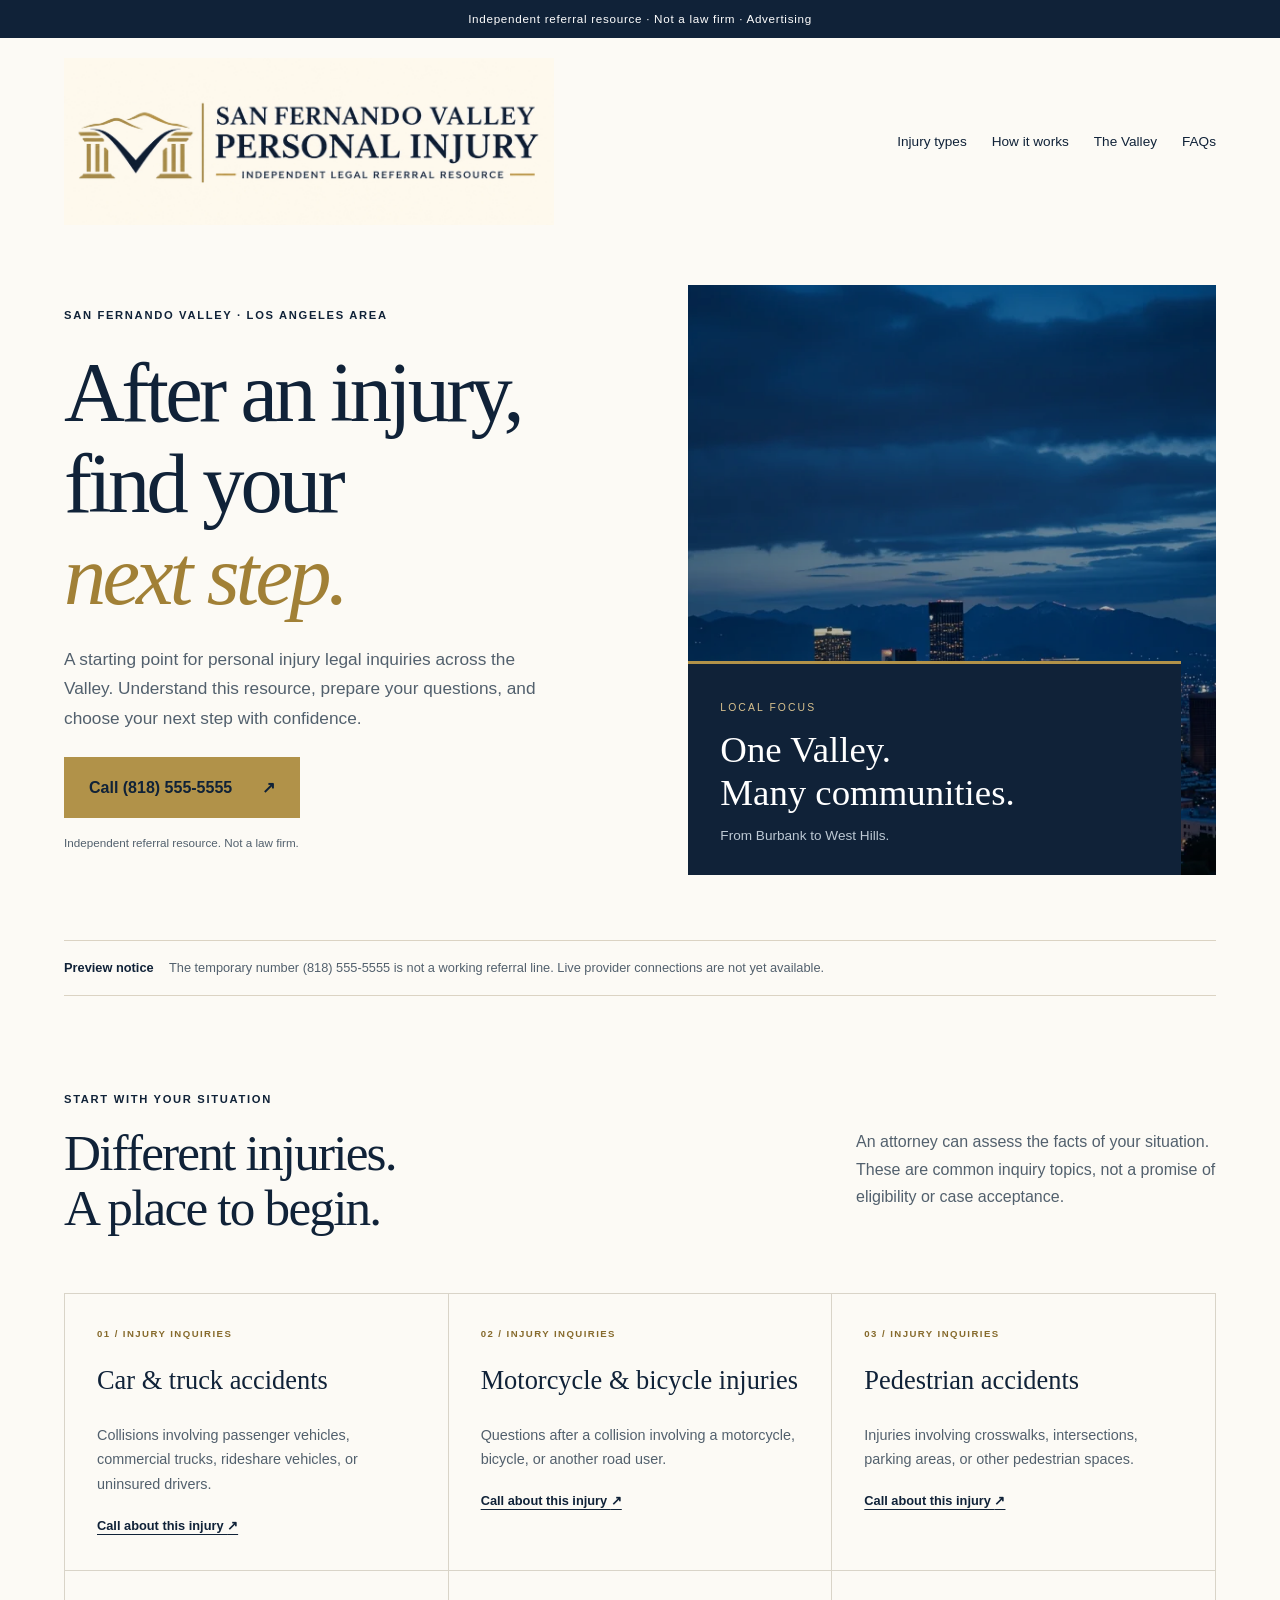
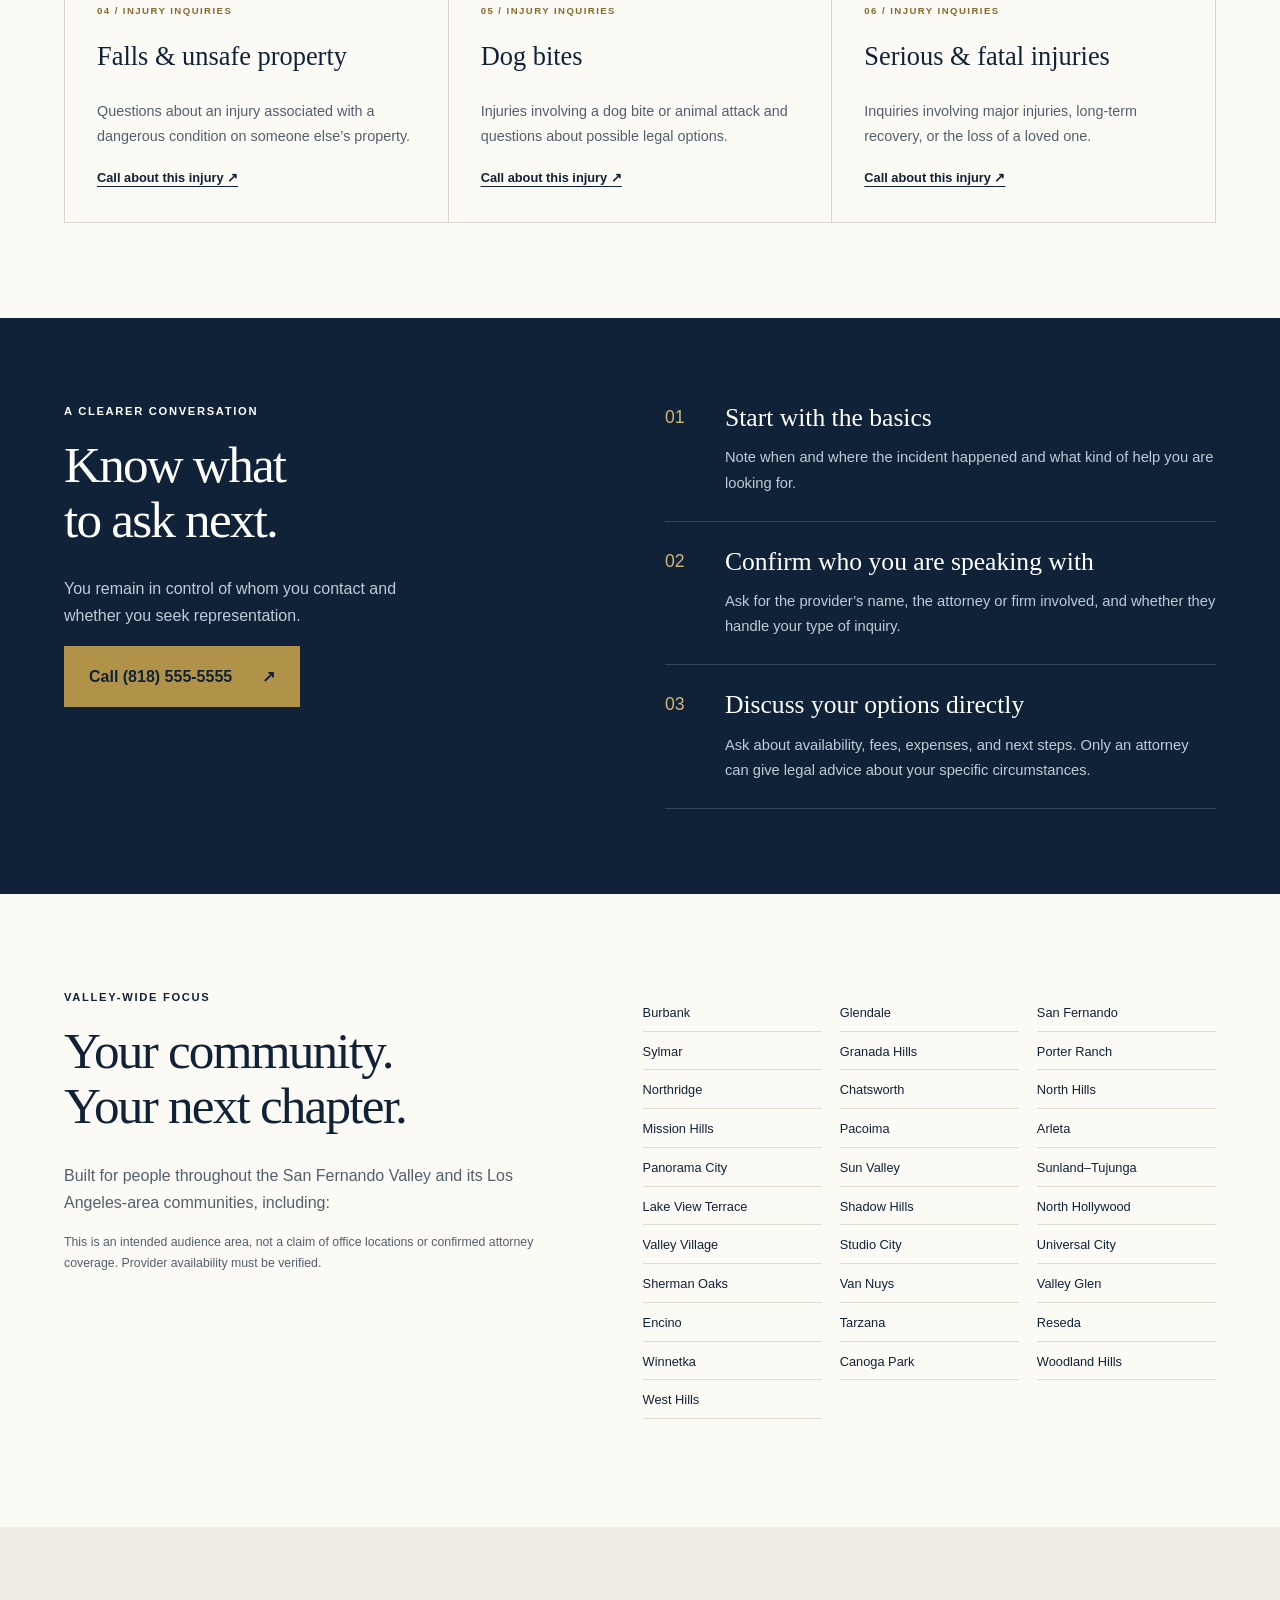
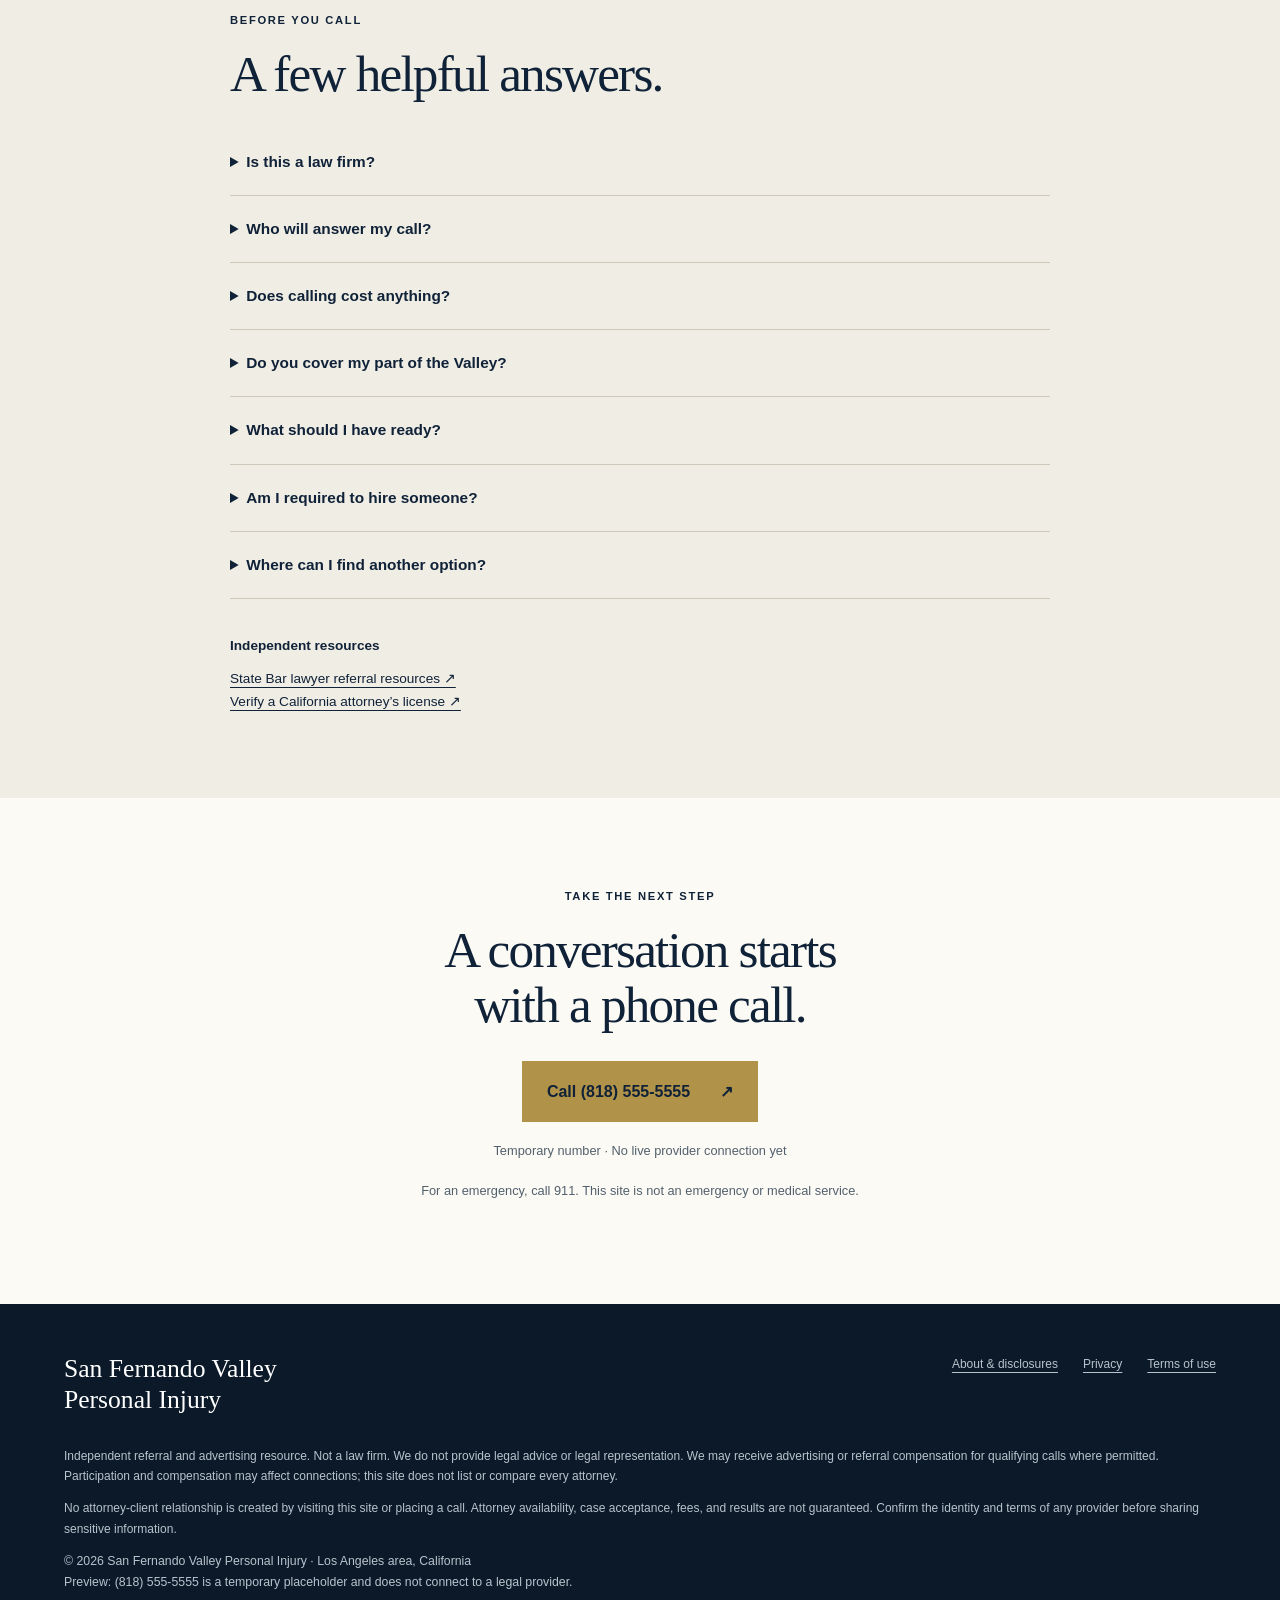
==== index.html @ b667b2c0 "Add files via upload" ====
<!doctype html><html lang="en"><head><meta charset="utf-8"><meta name="viewport" content="width=device-width,initial-scale=1"><meta name="theme-color" content="#102238"><title>Personal Injury Referral Resource | San Fernando Valley Personal Injury</title><meta name="description" content="Independent personal injury referral resource for the entire San Fernando Valley, Los Angeles area. Phone-based inquiries and clear referral disclosures."><link rel="stylesheet" href="css/style.css"></head><body><a class="skip" href="#main">Skip to content</a><div class="notice">Independent referral resource · Not a law firm · Advertising</div><header><div class="wrap head"><a href="index.html" class="logo"><img src="assets/logo.webp" alt="San Fernando Valley Personal Injury — Independent Legal Referral Resource" width="2048" height="699"></a><nav aria-label="Main navigation"><a href="index.html#injuries">Injury types</a><a href="index.html#how">How it works</a><a href="index.html#area">The Valley</a><a href="index.html#questions">FAQs</a></nav></div></header><main id="main"><section class="hero"><div class="wrap hero-grid"><div><span class="eyebrow">SAN FERNANDO VALLEY · LOS ANGELES AREA</span><h1>After an injury,<br>find your<br><em>next step.</em></h1><p class="lede">A starting point for personal injury legal inquiries across the Valley. Understand this resource, prepare your questions, and choose your next step with confidence.</p><a class="button" href="tel:+18185555555">Call (818) 555-5555 <span aria-hidden="true">↗</span></a><p class="caption">Independent referral resource. Not a law firm.</p></div><div class="hero-art"><img src="assets/img-2.webp" alt="Illustrative Los Angeles skyline with mountains at twilight" width="1536" height="1024"><div class="art-note"><span>LOCAL FOCUS</span><strong>One Valley.<br>Many communities.</strong><p>From Burbank to West Hills.</p></div></div></div></section><div class="preview wrap"><strong>Preview notice</strong> The temporary number (818) 555-5555 is not a working referral line. Live provider connections are not yet available.</div><section class="wrap section" id="injuries"><div class="section-head"><div><span class="eyebrow">START WITH YOUR SITUATION</span><h2>Different injuries.<br>A place to begin.</h2></div><p>An attorney can assess the facts of your situation. These are common inquiry topics, not a promise of eligibility or case acceptance.</p></div><div class="cards"><article><span class="eyebrow">01 / INJURY INQUIRIES</span><h3>Car & truck accidents</h3><p>Collisions involving passenger vehicles, commercial trucks, rideshare vehicles, or uninsured drivers.</p><a href="tel:+18185555555">Call about this injury <span aria-hidden="true">↗</span></a></article><article><span class="eyebrow">02 / INJURY INQUIRIES</span><h3>Motorcycle & bicycle injuries</h3><p>Questions after a collision involving a motorcycle, bicycle, or another road user.</p><a href="tel:+18185555555">Call about this injury <span aria-hidden="true">↗</span></a></article><article><span class="eyebrow">03 / INJURY INQUIRIES</span><h3>Pedestrian accidents</h3><p>Injuries involving crosswalks, intersections, parking areas, or other pedestrian spaces.</p><a href="tel:+18185555555">Call about this injury <span aria-hidden="true">↗</span></a></article><article><span class="eyebrow">04 / INJURY INQUIRIES</span><h3>Falls & unsafe property</h3><p>Questions about an injury associated with a dangerous condition on someone else’s property.</p><a href="tel:+18185555555">Call about this injury <span aria-hidden="true">↗</span></a></article><article><span class="eyebrow">05 / INJURY INQUIRIES</span><h3>Dog bites</h3><p>Injuries involving a dog bite or animal attack and questions about possible legal options.</p><a href="tel:+18185555555">Call about this injury <span aria-hidden="true">↗</span></a></article><article><span class="eyebrow">06 / INJURY INQUIRIES</span><h3>Serious & fatal injuries</h3><p>Inquiries involving major injuries, long-term recovery, or the loss of a loved one.</p><a href="tel:+18185555555">Call about this injury <span aria-hidden="true">↗</span></a></article></div></section><section class="process" id="how"><div class="wrap process-grid"><div><span class="eyebrow">A CLEARER CONVERSATION</span><h2>Know what<br>to ask next.</h2><p>You remain in control of whom you contact and whether you seek representation.</p><a class="button" href="tel:+18185555555">Call (818) 555-5555 <span aria-hidden="true">↗</span></a></div><ol><li><h3>Start with the basics</h3><p>Note when and where the incident happened and what kind of help you are looking for.</p></li><li><h3>Confirm who you are speaking with</h3><p>Ask for the provider’s name, the attorney or firm involved, and whether they handle your type of inquiry.</p></li><li><h3>Discuss your options directly</h3><p>Ask about availability, fees, expenses, and next steps. Only an attorney can give legal advice about your specific circumstances.</p></li></ol></div></section><section class="wrap section area" id="area"><div><span class="eyebrow">VALLEY-WIDE FOCUS</span><h2>Your community.<br>Your next chapter.</h2><p>Built for people throughout the San Fernando Valley and its Los Angeles-area communities, including:</p><p class="small">This is an intended audience area, not a claim of office locations or confirmed attorney coverage. Provider availability must be verified.</p></div><ul class="places"><li>Burbank</li><li>Glendale</li><li>San Fernando</li><li>Sylmar</li><li>Granada Hills</li><li>Porter Ranch</li><li>Northridge</li><li>Chatsworth</li><li>North Hills</li><li>Mission Hills</li><li>Pacoima</li><li>Arleta</li><li>Panorama City</li><li>Sun Valley</li><li>Sunland–Tujunga</li><li>Lake View Terrace</li><li>Shadow Hills</li><li>North Hollywood</li><li>Valley Village</li><li>Studio City</li><li>Universal City</li><li>Sherman Oaks</li><li>Van Nuys</li><li>Valley Glen</li><li>Encino</li><li>Tarzana</li><li>Reseda</li><li>Winnetka</li><li>Canoga Park</li><li>Woodland Hills</li><li>West Hills</li></ul></section><section class="faq-section" id="questions"><div class="wrap faq"><span class="eyebrow">BEFORE YOU CALL</span><h2>A few helpful answers.</h2><details><summary>Is this a law firm?</summary><p>No. This is an independent referral and advertising resource. We do not employ an attorney to represent you, offer legal advice, or decide whether you have a claim.</p></details><details><summary>Who will answer my call?</summary><p>Once an active provider is arranged, calls may be answered by a participating provider or an intake service. Ask who is answering and which attorney or firm would review your inquiry. The current number is a placeholder; no live connection is available.</p></details><details><summary>Does calling cost anything?</summary><p>Your telephone provider’s normal charges may apply. Ask the receiving provider about any consultation fees, attorney fees, and expenses before agreeing to services. No specific fee arrangement is promised by this site.</p></details><details><summary>Do you cover my part of the Valley?</summary><p>This resource is intended for the entire San Fernando Valley in the Los Angeles area. A provider’s actual coverage and ability to accept a case must be confirmed directly.</p></details><details><summary>What should I have ready?</summary><p>If available, have the incident date and location, a brief description, and basic insurance or report information. You do not need every document to ask an initial question. Avoid sharing sensitive details until you know who is receiving them.</p></details><details><summary>Am I required to hire someone?</summary><p>No. You decide whether to contact or hire an attorney. A call does not guarantee representation or create an attorney-client relationship.</p></details><details><summary>Where can I find another option?</summary><p>You can use the State Bar of California’s resources to locate a certified lawyer referral service and verify an attorney’s license. See the independent resources linked below.</p></details><div class="resources"><strong>Independent resources</strong><p><a href="https://www.calbar.ca.gov/public/need-legal-help/using-lawyer-referral-services">State Bar lawyer referral resources ↗</a><br><a href="https://apps.calbar.ca.gov/attorney/LicenseeSearch/QuickSearch">Verify a California attorney’s license ↗</a></p></div></div></section><section class="wrap last"><span class="eyebrow">TAKE THE NEXT STEP</span><h2>A conversation starts<br>with a phone call.</h2><a class="button" href="tel:+18185555555">Call (818) 555-5555 <span aria-hidden="true">↗</span></a><p>Temporary number · No live provider connection yet</p><p class="small">For an emergency, call 911. This site is not an emergency or medical service.</p></section></main><footer><div class="wrap"><div class="foot-top"><strong>San Fernando Valley<br>Personal Injury</strong><div><a href="about.html">About &amp; disclosures</a><a href="privacy.html">Privacy</a><a href="terms.html">Terms of use</a></div></div><p>Independent referral and advertising resource. Not a law firm. We do not provide legal advice or legal representation. We may receive advertising or referral compensation for qualifying calls where permitted. Participation and compensation may affect connections; this site does not list or compare every attorney.</p><p>No attorney-client relationship is created by visiting this site or placing a call. Attorney availability, case acceptance, fees, and results are not guaranteed. Confirm the identity and terms of any provider before sharing sensitive information.</p><p class="small">© 2026 San Fernando Valley Personal Injury · Los Angeles area, California<br>Preview: (818) 555-5555 is a temporary placeholder and does not connect to a legal provider.</p></div></footer><div class="mobile-call"><a class="button" href="tel:+18185555555">Call (818) 555-5555 <span aria-hidden="true">↗</span></a></div></body></html>
---- css/style.css ----
*{box-sizing:border-box}html{scroll-behavior:smooth;scroll-padding-top:30px}body{margin:0;background:#fcfaf5;color:#102238;font:16px/1.7 Arial,Helvetica,sans-serif}a{color:inherit;text-underline-offset:4px}a:focus-visible,summary:focus-visible{outline:3px solid #b39141;outline-offset:5px}h1,h2,h3,p{margin-top:0}h1,h2,h3{font-family:Georgia,serif;font-weight:400;line-height:1.08}h1{font-size:clamp(3.5rem,6.6vw,6.8rem);letter-spacing:-.045em;margin:22px 0}h2{font-size:clamp(2.4rem,4vw,4rem);letter-spacing:-.035em;margin:16px 0 28px}h3{font-size:1.65rem;line-height:1.2}em{color:#a18036;font-weight:400}.wrap{width:min(1180px,90%);margin:auto}.notice{background:#102238;color:#fff;text-align:center;font-size:.73rem;padding:9px 16px;letter-spacing:.06em}.head{display:flex;align-items:center;justify-content:space-between;gap:30px;padding:20px 0}.logo{display:block;max-width:490px;width:46%}.logo img{width:100%;height:auto;display:block}nav{display:flex;gap:25px;font-size:.85rem}nav a{text-decoration:none}nav a:hover{text-decoration:underline}.hero{padding:40px 0 65px}.hero-grid{display:grid;grid-template-columns:1.06fr 1fr;gap:65px;align-items:center}.eyebrow{font-size:.7rem;font-weight:700;letter-spacing:.15em;line-height:1.6;display:block}.lede{font-size:1.08rem;max-width:480px;color:#52606d;margin:24px 0}.button{display:inline-flex;gap:30px;align-items:center;justify-content:center;background:#b19249;color:#102238;padding:16px 24px;font-weight:bold;text-decoration:none;border:1px solid #b19249;min-height:56px}.button:hover{background:#cfb36e}.caption{font-size:.73rem;margin:15px 0 0;color:#52606d}.hero-art{height:590px;position:relative;background:#102238}.hero-art>img{height:100%;width:100%;object-fit:cover;filter:brightness(.7)}.art-note{position:absolute;bottom:0;left:0;right:35px;background:#102238;color:#fff;padding:28px 32px;border-top:3px solid #b19249}.art-note span{font-size:.65rem;letter-spacing:.2em;color:#d8c18e}.art-note strong{display:block;font:2.3rem/1.15 Georgia,serif;margin:10px 0}.art-note p{margin:0;color:#bcc8d3;font-size:.85rem}.preview{border-top:1px solid #dbd3c3;border-bottom:1px solid #dbd3c3;padding:16px 0;font-size:.8rem;color:#52606d}.preview strong{color:#102238;margin-right:12px}.section{padding-top:95px;padding-bottom:95px}.section-head{display:flex;justify-content:space-between;gap:70px;align-items:center}.section-head>p{max-width:360px;color:#52606d}.cards{display:grid;grid-template-columns:repeat(3,1fr);gap:0;border-top:1px solid #d9d4c8;border-left:1px solid #d9d4c8;margin-top:30px}.cards article{padding:32px;border-right:1px solid #d9d4c8;border-bottom:1px solid #d9d4c8}.cards .eyebrow{color:#866a2c;font-size:.6rem;margin-bottom:23px}.cards p{font-size:.9rem;color:#52606d}.cards a{font-size:.8rem;font-weight:700}.process{background:#102238;color:#fff;padding:85px 0}.process-grid{display:grid;grid-template-columns:1fr 1.1fr;gap:100px}.process-grid>div>p{color:#bfccd6;max-width:360px}.process ol{list-style:none;counter-reset:step;padding:0;margin:0}.process li{counter-increment:step;position:relative;padding:0 0 25px 60px;margin-bottom:25px;border-bottom:1px solid #344354}.process li:before{content:'0' counter(step);position:absolute;left:0;top:0;color:#d2b678;font-size:1.1rem}.process li:last-child{margin-bottom:0}.process li p{color:#bfccd6;font-size:.92rem;margin-bottom:0}.process h3{font-size:1.6rem;margin-bottom:12px}.area{display:grid;grid-template-columns:1fr 1.15fr;gap:80px}.area p{color:#52606d}.small{font-size:.77rem}.places{list-style:none;display:grid;grid-template-columns:repeat(3,1fr);gap:9px 18px;padding:0;font-size:.8rem;align-content:center}.places li{border-bottom:1px solid #e0dbcf;padding-bottom:7px}.faq-section{background:#f0ede5;padding:85px 0}.faq{max-width:820px}details{border-bottom:1px solid #cec8bb;padding:20px 0}summary{font-weight:bold;cursor:pointer;font-size:.96rem}details p{padding-top:18px;color:#52606d;font-size:.9rem;margin-bottom:3px}.resources{margin-top:35px;font-size:.85rem}.resources p{margin:10px 0 0}.last{text-align:center;padding-top:90px;padding-bottom:90px}.last>p{font-size:.8rem;color:#52606d;margin-top:18px}footer{background:#0b1929;color:#b9c3cc;padding:50px 0 30px;font-size:.75rem}.foot-top{display:flex;justify-content:space-between;gap:30px;margin-bottom:30px}.foot-top strong{font:1.6rem/1.2 Georgia,serif;color:#fff}.foot-top>div{display:flex;gap:25px}.legal{max-width:820px;padding-top:65px;padding-bottom:80px}.legal h1{font-size:3.5rem;margin-bottom:35px}.legal h2{font-size:1.8rem;margin:35px 0 16px}.mobile-call{display:none}.skip{position:absolute;top:-100px;left:10px;padding:10px;background:#fff;z-index:5}.skip:focus{top:10px}@media(max-width:900px){.head{flex-direction:column;gap:15px}.logo{width:100%;max-width:520px}nav{gap:24px}.hero-grid{gap:30px}.hero-art{height:520px}.process-grid{gap:40px}.area{gap:40px}.places{grid-template-columns:repeat(2,1fr)}.cards article{padding:24px}}@media(max-width:650px){body{font-size:15px}.notice{font-size:.62rem}.head{padding:15px 0}nav{font-size:.74rem;gap:20px}.hero{padding:30px 0}.hero-grid,.process-grid,.area{grid-template-columns:1fr}.hero-grid{gap:30px}h1{font-size:3.9rem}.hero-art{height:340px}.art-note{right:45px;padding:22px}.art-note strong{font-size:1.9rem}.section{padding-top:60px;padding-bottom:60px}.section-head{display:block}.cards{grid-template-columns:1fr}.cards article{padding:28px}.cards h3{font-size:1.8rem}.process,.faq-section{padding:60px 0}.places{grid-template-columns:repeat(3,1fr);gap:10px;font-size:.7rem}.area{gap:15px}.last{padding-top:60px;padding-bottom:60px}.foot-top{flex-direction:column}.foot-top>div{flex-wrap:wrap;gap:15px}footer{padding-bottom:110px}.mobile-call{display:block;position:fixed;bottom:0;left:0;right:0;background:#fcfaf5;padding:10px 5%;border-top:1px solid #d9d4c8;z-index:4}.mobile-call .button{width:100%;padding:12px;min-height:48px}.legal h1{font-size:2.7rem}}@media(prefers-reduced-motion:reduce){html{scroll-behavior:auto}}
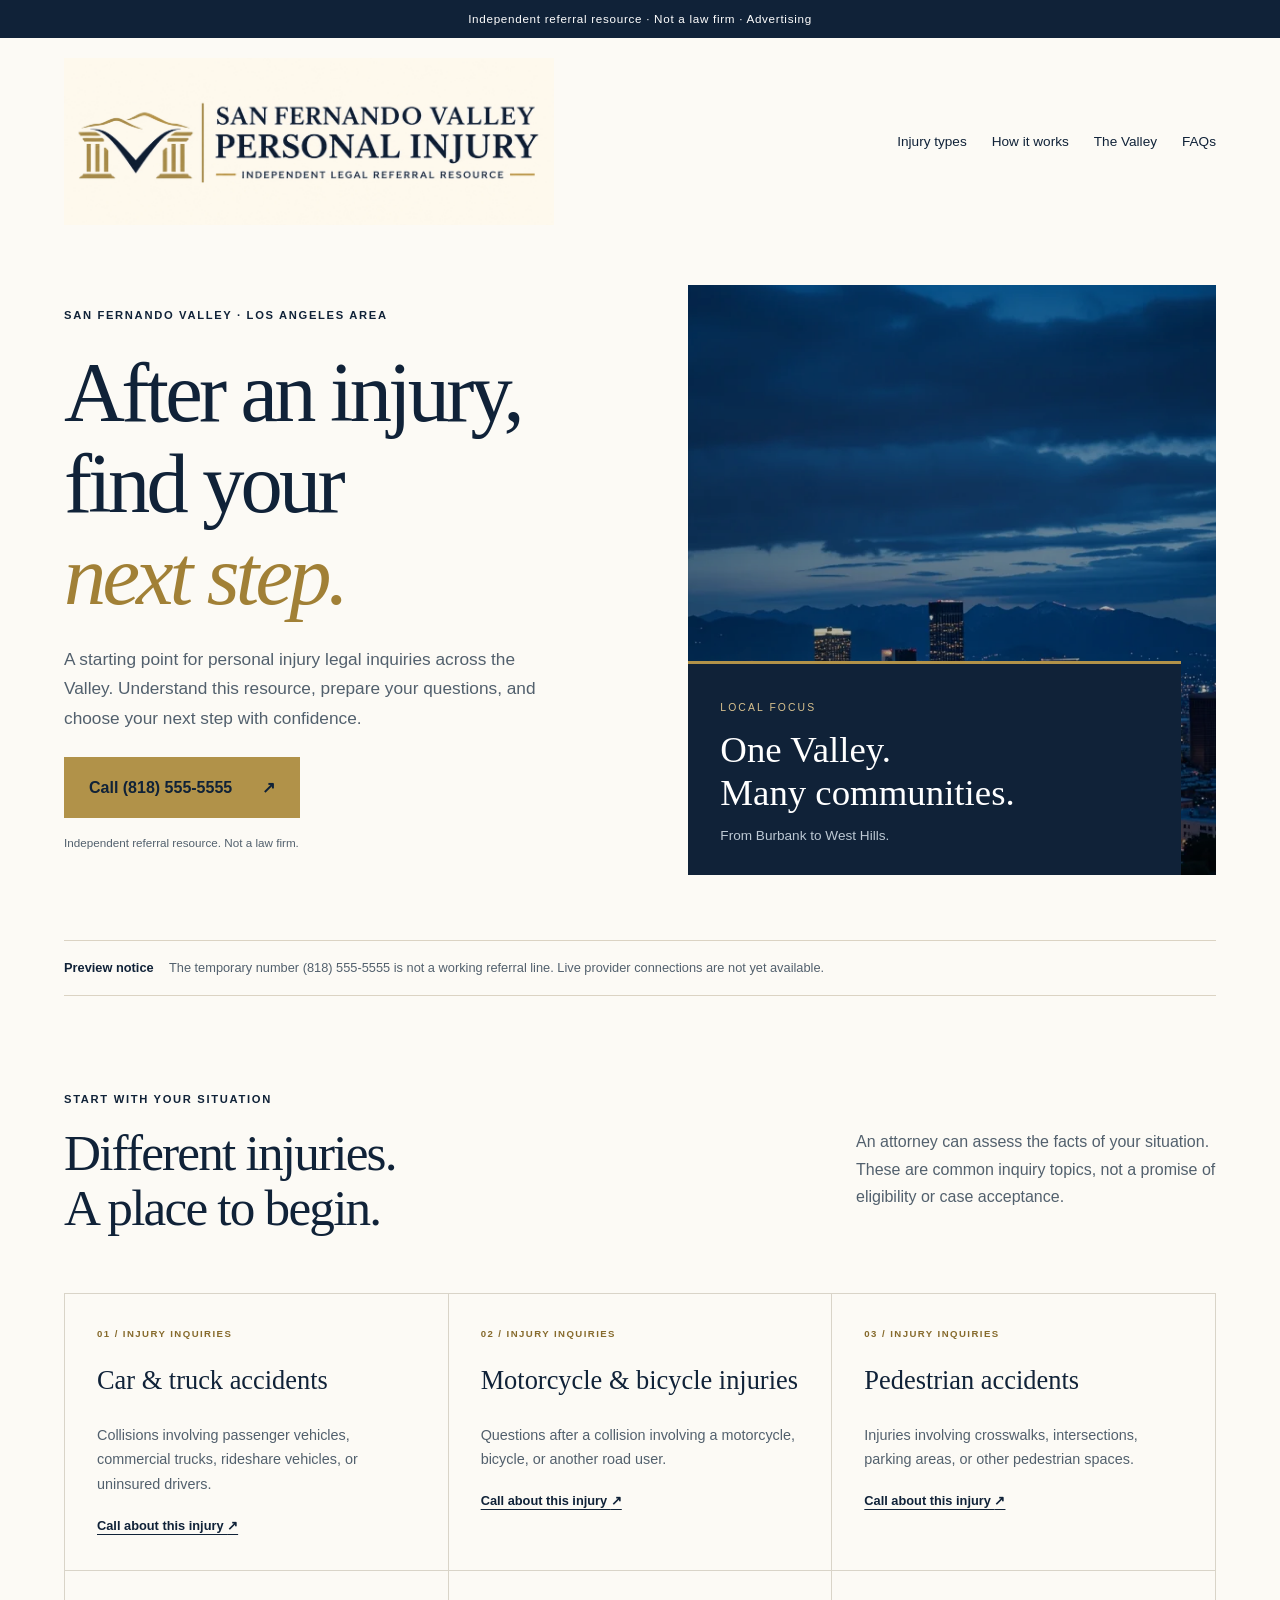
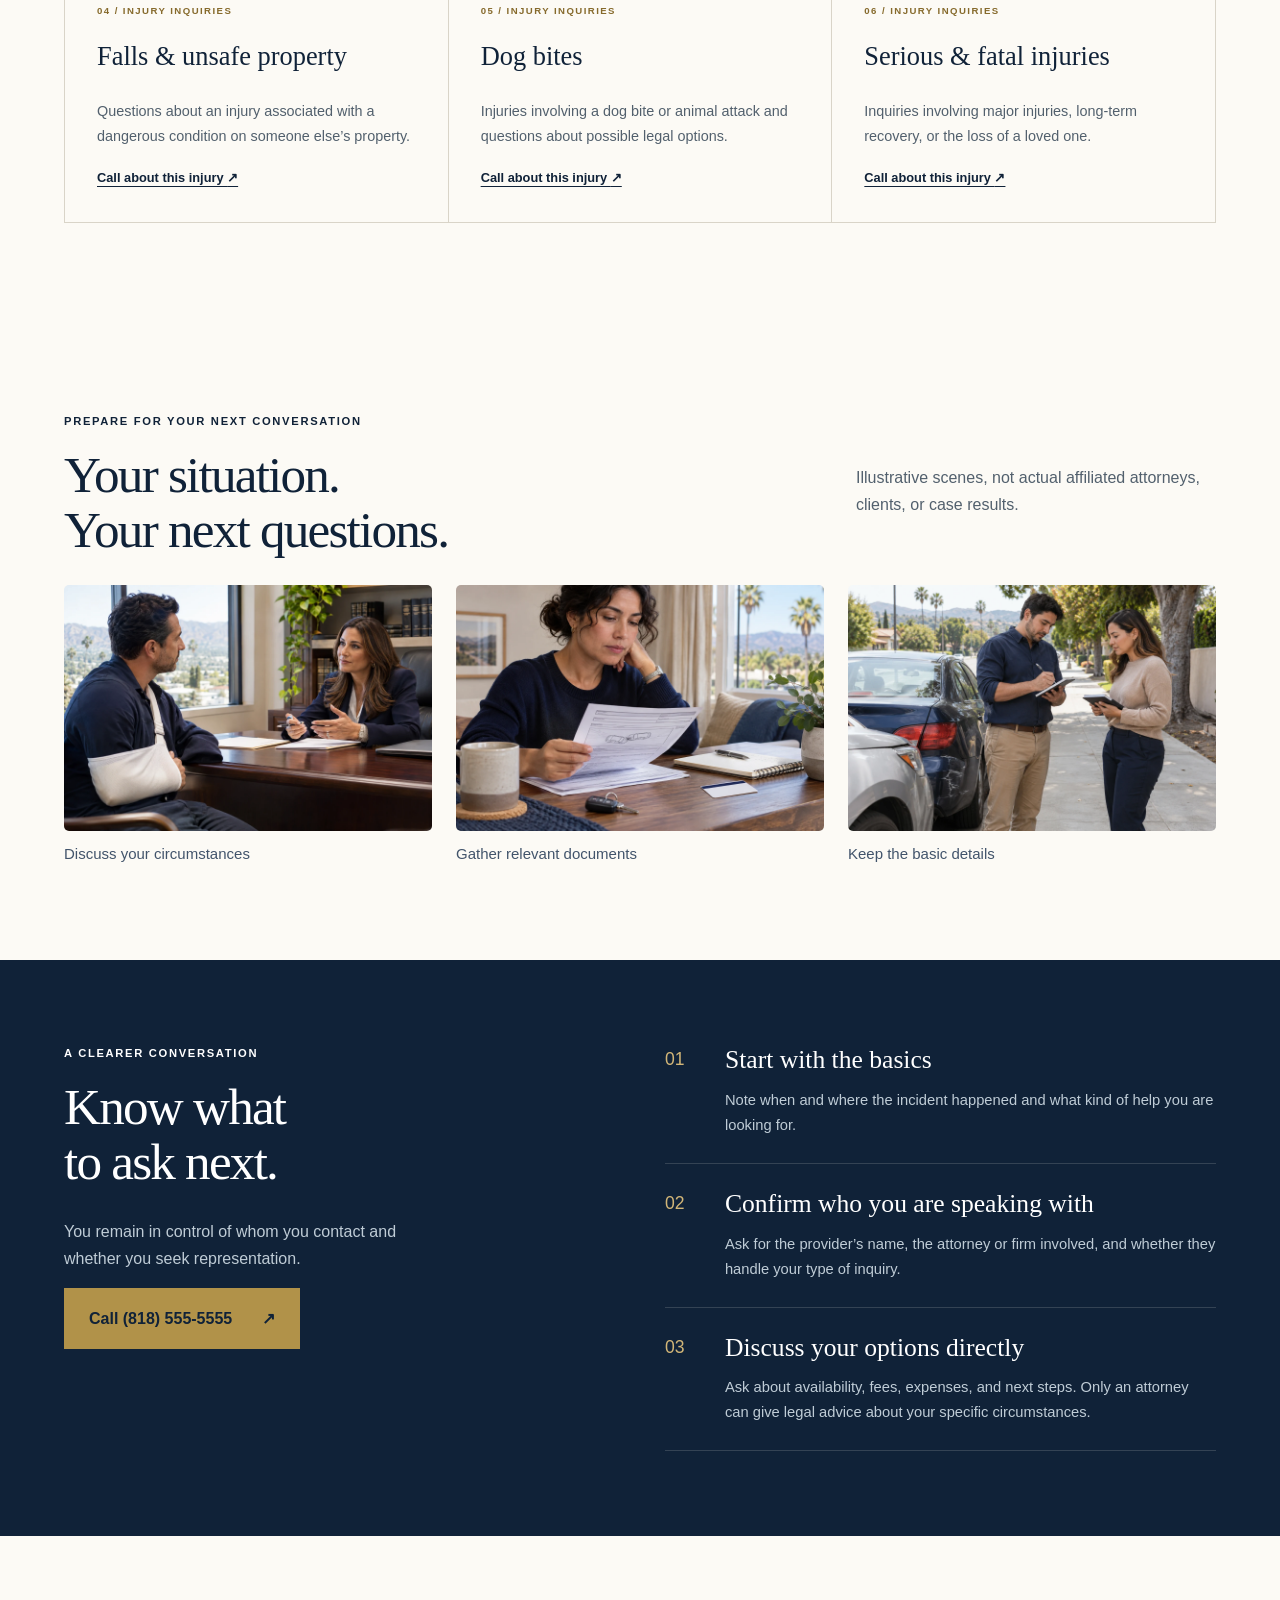
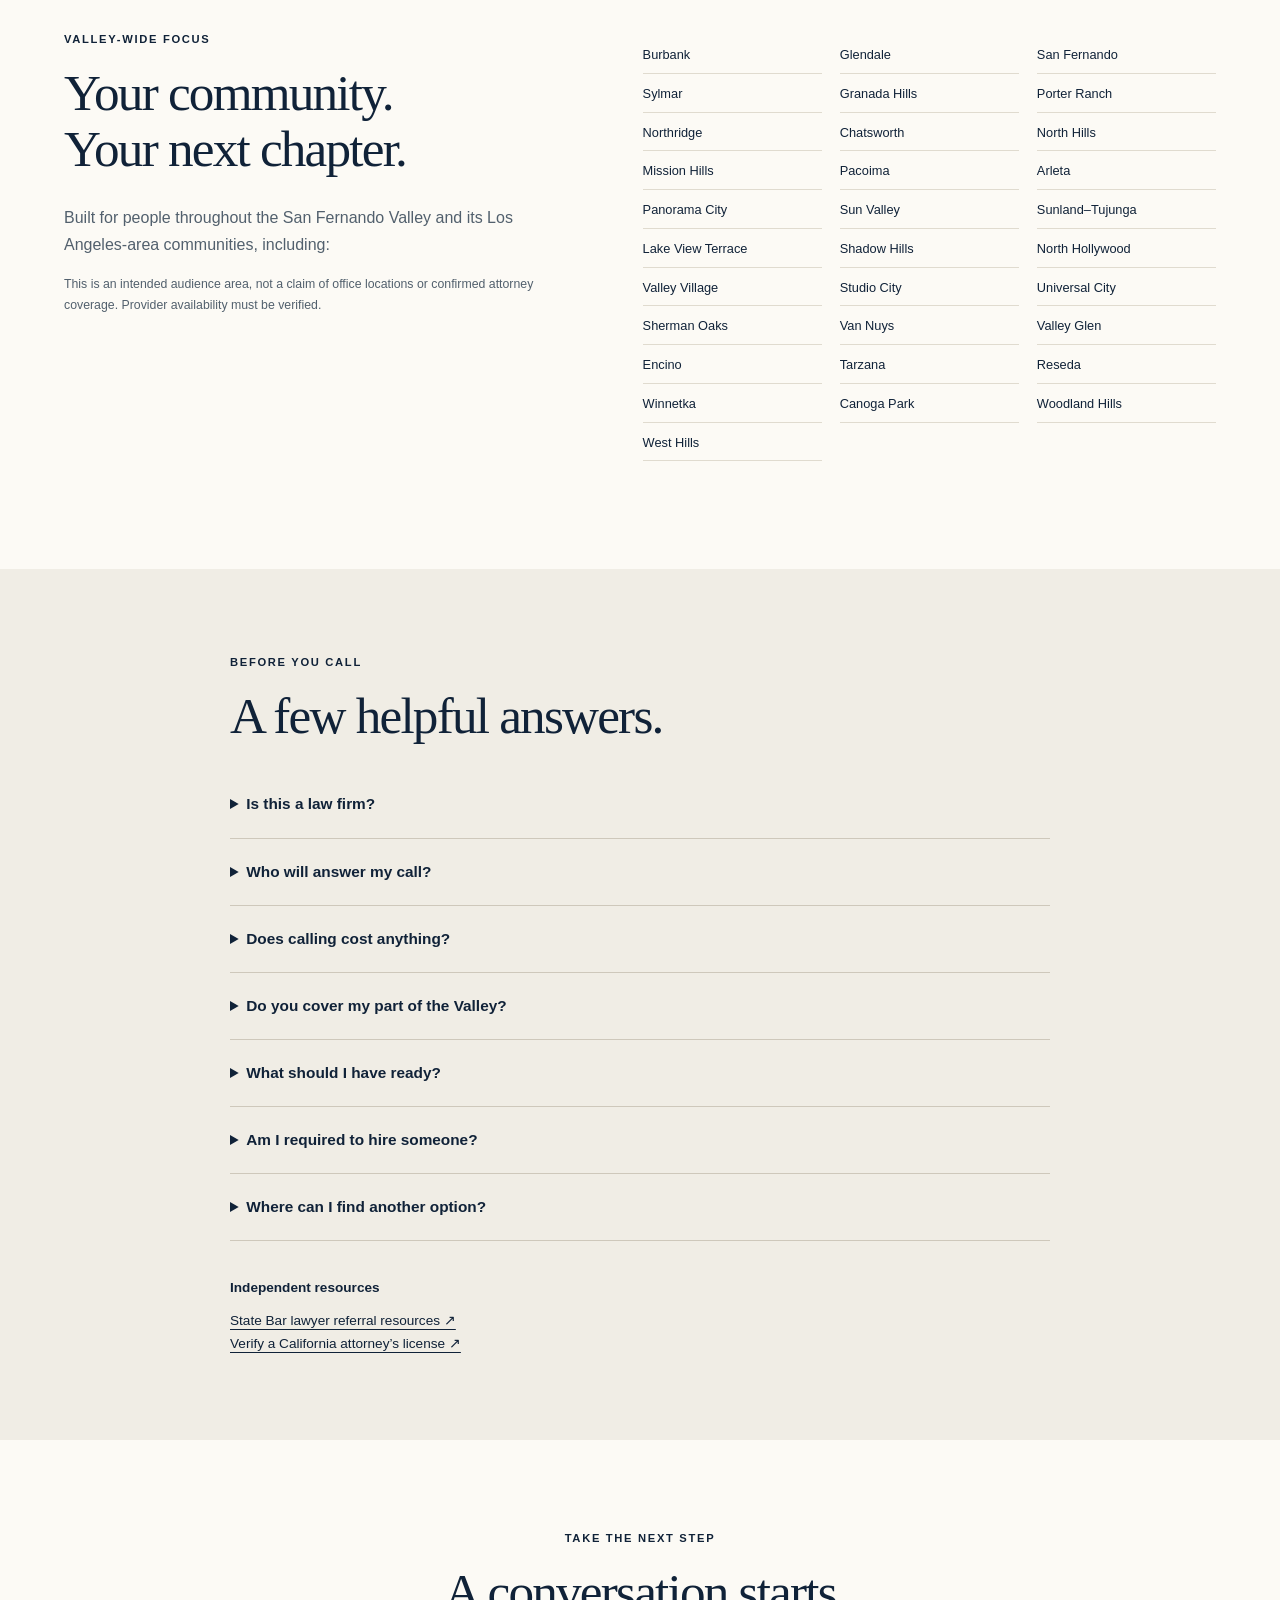
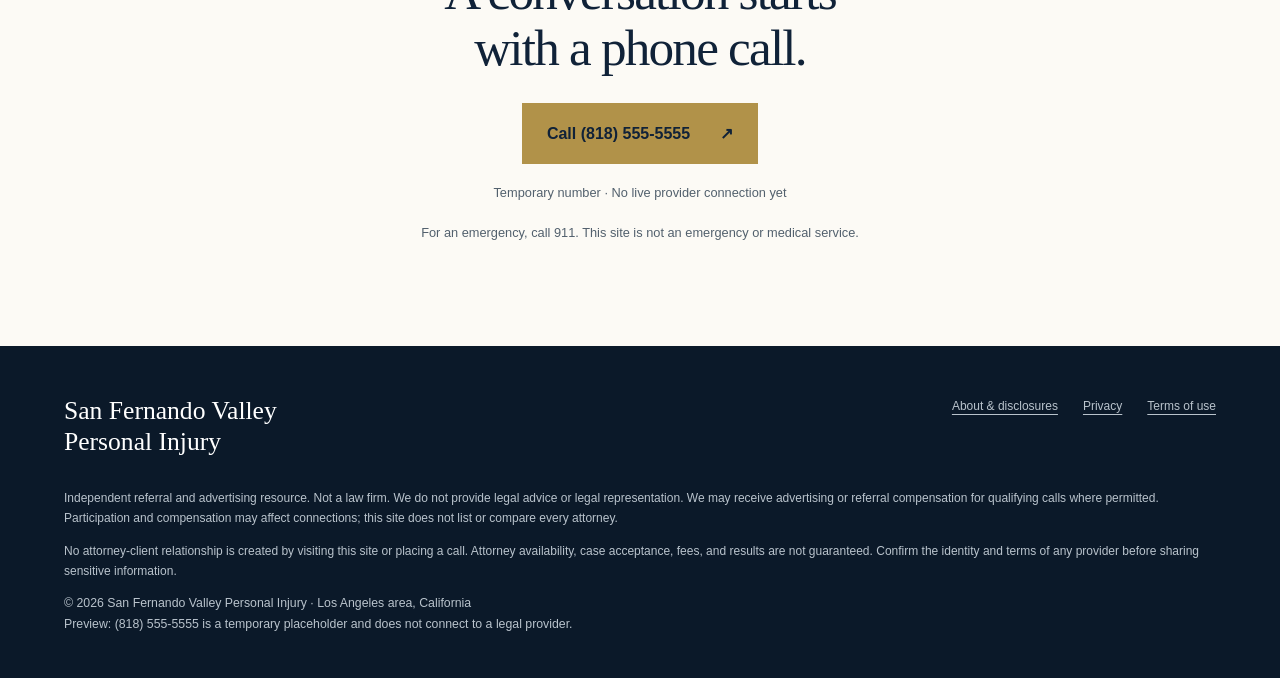
==== commit 3dfc5faf: "Add files via upload" ====
--- a/index.html
+++ b/index.html
@@ -1 +1 @@
-<!doctype html><html lang="en"><head><meta charset="utf-8"><meta name="viewport" content="width=device-width,initial-scale=1"><meta name="theme-color" content="#102238"><title>Personal Injury Referral Resource | San Fernando Valley Personal Injury</title><meta name="description" content="Independent personal injury referral resource for the entire San Fernando Valley, Los Angeles area. Phone-based inquiries and clear referral disclosures."><link rel="stylesheet" href="css/style.css"></head><body><a class="skip" href="#main">Skip to content</a><div class="notice">Independent referral resource · Not a law firm · Advertising</div><header><div class="wrap head"><a href="index.html" class="logo"><img src="assets/logo.webp" alt="San Fernando Valley Personal Injury — Independent Legal Referral Resource" width="2048" height="699"></a><nav aria-label="Main navigation"><a href="index.html#injuries">Injury types</a><a href="index.html#how">How it works</a><a href="index.html#area">The Valley</a><a href="index.html#questions">FAQs</a></nav></div></header><main id="main"><section class="hero"><div class="wrap hero-grid"><div><span class="eyebrow">SAN FERNANDO VALLEY · LOS ANGELES AREA</span><h1>After an injury,<br>find your<br><em>next step.</em></h1><p class="lede">A starting point for personal injury legal inquiries across the Valley. Understand this resource, prepare your questions, and choose your next step with confidence.</p><a class="button" href="tel:+18185555555">Call (818) 555-5555 <span aria-hidden="true">↗</span></a><p class="caption">Independent referral resource. Not a law firm.</p></div><div class="hero-art"><img src="assets/img-2.webp" alt="Illustrative Los Angeles skyline with mountains at twilight" width="1536" height="1024"><div class="art-note"><span>LOCAL FOCUS</span><strong>One Valley.<br>Many communities.</strong><p>From Burbank to West Hills.</p></div></div></div></section><div class="preview wrap"><strong>Preview notice</strong> The temporary number (818) 555-5555 is not a working referral line. Live provider connections are not yet available.</div><section class="wrap section" id="injuries"><div class="section-head"><div><span class="eyebrow">START WITH YOUR SITUATION</span><h2>Different injuries.<br>A place to begin.</h2></div><p>An attorney can assess the facts of your situation. These are common inquiry topics, not a promise of eligibility or case acceptance.</p></div><div class="cards"><article><span class="eyebrow">01 / INJURY INQUIRIES</span><h3>Car & truck accidents</h3><p>Collisions involving passenger vehicles, commercial trucks, rideshare vehicles, or uninsured drivers.</p><a href="tel:+18185555555">Call about this injury <span aria-hidden="true">↗</span></a></article><article><span class="eyebrow">02 / INJURY INQUIRIES</span><h3>Motorcycle & bicycle injuries</h3><p>Questions after a collision involving a motorcycle, bicycle, or another road user.</p><a href="tel:+18185555555">Call about this injury <span aria-hidden="true">↗</span></a></article><article><span class="eyebrow">03 / INJURY INQUIRIES</span><h3>Pedestrian accidents</h3><p>Injuries involving crosswalks, intersections, parking areas, or other pedestrian spaces.</p><a href="tel:+18185555555">Call about this injury <span aria-hidden="true">↗</span></a></article><article><span class="eyebrow">04 / INJURY INQUIRIES</span><h3>Falls & unsafe property</h3><p>Questions about an injury associated with a dangerous condition on someone else’s property.</p><a href="tel:+18185555555">Call about this injury <span aria-hidden="true">↗</span></a></article><article><span class="eyebrow">05 / INJURY INQUIRIES</span><h3>Dog bites</h3><p>Injuries involving a dog bite or animal attack and questions about possible legal options.</p><a href="tel:+18185555555">Call about this injury <span aria-hidden="true">↗</span></a></article><article><span class="eyebrow">06 / INJURY INQUIRIES</span><h3>Serious & fatal injuries</h3><p>Inquiries involving major injuries, long-term recovery, or the loss of a loved one.</p><a href="tel:+18185555555">Call about this injury <span aria-hidden="true">↗</span></a></article></div></section><section class="process" id="how"><div class="wrap process-grid"><div><span class="eyebrow">A CLEARER CONVERSATION</span><h2>Know what<br>to ask next.</h2><p>You remain in control of whom you contact and whether you seek representation.</p><a class="button" href="tel:+18185555555">Call (818) 555-5555 <span aria-hidden="true">↗</span></a></div><ol><li><h3>Start with the basics</h3><p>Note when and where the incident happened and what kind of help you are looking for.</p></li><li><h3>Confirm who you are speaking with</h3><p>Ask for the provider’s name, the attorney or firm involved, and whether they handle your type of inquiry.</p></li><li><h3>Discuss your options directly</h3><p>Ask about availability, fees, expenses, and next steps. Only an attorney can give legal advice about your specific circumstances.</p></li></ol></div></section><section class="wrap section area" id="area"><div><span class="eyebrow">VALLEY-WIDE FOCUS</span><h2>Your community.<br>Your next chapter.</h2><p>Built for people throughout the San Fernando Valley and its Los Angeles-area communities, including:</p><p class="small">This is an intended audience area, not a claim of office locations or confirmed attorney coverage. Provider availability must be verified.</p></div><ul class="places"><li>Burbank</li><li>Glendale</li><li>San Fernando</li><li>Sylmar</li><li>Granada Hills</li><li>Porter Ranch</li><li>Northridge</li><li>Chatsworth</li><li>North Hills</li><li>Mission Hills</li><li>Pacoima</li><li>Arleta</li><li>Panorama City</li><li>Sun Valley</li><li>Sunland–Tujunga</li><li>Lake View Terrace</li><li>Shadow Hills</li><li>North Hollywood</li><li>Valley Village</li><li>Studio City</li><li>Universal City</li><li>Sherman Oaks</li><li>Van Nuys</li><li>Valley Glen</li><li>Encino</li><li>Tarzana</li><li>Reseda</li><li>Winnetka</li><li>Canoga Park</li><li>Woodland Hills</li><li>West Hills</li></ul></section><section class="faq-section" id="questions"><div class="wrap faq"><span class="eyebrow">BEFORE YOU CALL</span><h2>A few helpful answers.</h2><details><summary>Is this a law firm?</summary><p>No. This is an independent referral and advertising resource. We do not employ an attorney to represent you, offer legal advice, or decide whether you have a claim.</p></details><details><summary>Who will answer my call?</summary><p>Once an active provider is arranged, calls may be answered by a participating provider or an intake service. Ask who is answering and which attorney or firm would review your inquiry. The current number is a placeholder; no live connection is available.</p></details><details><summary>Does calling cost anything?</summary><p>Your telephone provider’s normal charges may apply. Ask the receiving provider about any consultation fees, attorney fees, and expenses before agreeing to services. No specific fee arrangement is promised by this site.</p></details><details><summary>Do you cover my part of the Valley?</summary><p>This resource is intended for the entire San Fernando Valley in the Los Angeles area. A provider’s actual coverage and ability to accept a case must be confirmed directly.</p></details><details><summary>What should I have ready?</summary><p>If available, have the incident date and location, a brief description, and basic insurance or report information. You do not need every document to ask an initial question. Avoid sharing sensitive details until you know who is receiving them.</p></details><details><summary>Am I required to hire someone?</summary><p>No. You decide whether to contact or hire an attorney. A call does not guarantee representation or create an attorney-client relationship.</p></details><details><summary>Where can I find another option?</summary><p>You can use the State Bar of California’s resources to locate a certified lawyer referral service and verify an attorney’s license. See the independent resources linked below.</p></details><div class="resources"><strong>Independent resources</strong><p><a href="https://www.calbar.ca.gov/public/need-legal-help/using-lawyer-referral-services">State Bar lawyer referral resources ↗</a><br><a href="https://apps.calbar.ca.gov/attorney/LicenseeSearch/QuickSearch">Verify a California attorney’s license ↗</a></p></div></div></section><section class="wrap last"><span class="eyebrow">TAKE THE NEXT STEP</span><h2>A conversation starts<br>with a phone call.</h2><a class="button" href="tel:+18185555555">Call (818) 555-5555 <span aria-hidden="true">↗</span></a><p>Temporary number · No live provider connection yet</p><p class="small">For an emergency, call 911. This site is not an emergency or medical service.</p></section></main><footer><div class="wrap"><div class="foot-top"><strong>San Fernando Valley<br>Personal Injury</strong><div><a href="about.html">About &amp; disclosures</a><a href="privacy.html">Privacy</a><a href="terms.html">Terms of use</a></div></div><p>Independent referral and advertising resource. Not a law firm. We do not provide legal advice or legal representation. We may receive advertising or referral compensation for qualifying calls where permitted. Participation and compensation may affect connections; this site does not list or compare every attorney.</p><p>No attorney-client relationship is created by visiting this site or placing a call. Attorney availability, case acceptance, fees, and results are not guaranteed. Confirm the identity and terms of any provider before sharing sensitive information.</p><p class="small">© 2026 San Fernando Valley Personal Injury · Los Angeles area, California<br>Preview: (818) 555-5555 is a temporary placeholder and does not connect to a legal provider.</p></div></footer><div class="mobile-call"><a class="button" href="tel:+18185555555">Call (818) 555-5555 <span aria-hidden="true">↗</span></a></div></body></html>+<!doctype html><html lang="en"><head><meta charset="utf-8"><meta name="viewport" content="width=device-width,initial-scale=1"><meta name="theme-color" content="#102238"><title>Personal Injury Referral Resource | San Fernando Valley Personal Injury</title><meta name="description" content="Independent personal injury referral resource for the entire San Fernando Valley, Los Angeles area. Phone-based inquiries and clear referral disclosures."><link rel="stylesheet" href="css/style.css"><style>.injury-photo-grid{display:grid;grid-template-columns:repeat(3,minmax(0,1fr));gap:24px}.injury-photo-grid figure{margin:0}.injury-photo-grid img{width:100%;height:auto;display:block;border-radius:5px}.injury-photo-grid figcaption{font-size:15px;line-height:1.5;margin-top:12px;color:#42546b}@media(max-width:750px){.injury-photo-grid{grid-template-columns:1fr}}</style></head><body><a class="skip" href="#main">Skip to content</a><div class="notice">Independent referral resource · Not a law firm · Advertising</div><header><div class="wrap head"><a href="index.html" class="logo"><img src="assets/logo.webp" alt="San Fernando Valley Personal Injury — Independent Legal Referral Resource" width="2048" height="699"></a><nav aria-label="Main navigation"><a href="index.html#injuries">Injury types</a><a href="index.html#how">How it works</a><a href="index.html#area">The Valley</a><a href="index.html#questions">FAQs</a></nav></div></header><main id="main"><section class="hero"><div class="wrap hero-grid"><div><span class="eyebrow">SAN FERNANDO VALLEY · LOS ANGELES AREA</span><h1>After an injury,<br>find your<br><em>next step.</em></h1><p class="lede">A starting point for personal injury legal inquiries across the Valley. Understand this resource, prepare your questions, and choose your next step with confidence.</p><a class="button" href="tel:+18185555555">Call (818) 555-5555 <span aria-hidden="true">↗</span></a><p class="caption">Independent referral resource. Not a law firm.</p></div><div class="hero-art"><img src="assets/img-2.webp" alt="Illustrative Los Angeles skyline with mountains at twilight" width="1536" height="1024"><div class="art-note"><span>LOCAL FOCUS</span><strong>One Valley.<br>Many communities.</strong><p>From Burbank to West Hills.</p></div></div></div></section><div class="preview wrap"><strong>Preview notice</strong> The temporary number (818) 555-5555 is not a working referral line. Live provider connections are not yet available.</div><section class="wrap section" id="injuries"><div class="section-head"><div><span class="eyebrow">START WITH YOUR SITUATION</span><h2>Different injuries.<br>A place to begin.</h2></div><p>An attorney can assess the facts of your situation. These are common inquiry topics, not a promise of eligibility or case acceptance.</p></div><div class="cards"><article><span class="eyebrow">01 / INJURY INQUIRIES</span><h3>Car & truck accidents</h3><p>Collisions involving passenger vehicles, commercial trucks, rideshare vehicles, or uninsured drivers.</p><a href="tel:+18185555555">Call about this injury <span aria-hidden="true">↗</span></a></article><article><span class="eyebrow">02 / INJURY INQUIRIES</span><h3>Motorcycle & bicycle injuries</h3><p>Questions after a collision involving a motorcycle, bicycle, or another road user.</p><a href="tel:+18185555555">Call about this injury <span aria-hidden="true">↗</span></a></article><article><span class="eyebrow">03 / INJURY INQUIRIES</span><h3>Pedestrian accidents</h3><p>Injuries involving crosswalks, intersections, parking areas, or other pedestrian spaces.</p><a href="tel:+18185555555">Call about this injury <span aria-hidden="true">↗</span></a></article><article><span class="eyebrow">04 / INJURY INQUIRIES</span><h3>Falls & unsafe property</h3><p>Questions about an injury associated with a dangerous condition on someone else’s property.</p><a href="tel:+18185555555">Call about this injury <span aria-hidden="true">↗</span></a></article><article><span class="eyebrow">05 / INJURY INQUIRIES</span><h3>Dog bites</h3><p>Injuries involving a dog bite or animal attack and questions about possible legal options.</p><a href="tel:+18185555555">Call about this injury <span aria-hidden="true">↗</span></a></article><article><span class="eyebrow">06 / INJURY INQUIRIES</span><h3>Serious & fatal injuries</h3><p>Inquiries involving major injuries, long-term recovery, or the loss of a loved one.</p><a href="tel:+18185555555">Call about this injury <span aria-hidden="true">↗</span></a></article></div></section><section class="wrap section injury-photos" aria-labelledby="injury-photos-title"><div class="section-head"><div><span class="eyebrow">PREPARE FOR YOUR NEXT CONVERSATION</span><h2 id="injury-photos-title">Your situation.<br>Your next questions.</h2></div><p>Illustrative scenes, not actual affiliated attorneys, clients, or case results.</p></div><div class="injury-photo-grid"><figure><img src="assets/personal-injury-consultation.webp" alt="An adult with an arm in a sling speaking with an attorney in an office" loading="lazy"><figcaption>Discuss your circumstances</figcaption></figure><figure><img src="assets/organizing-accident-documents.webp" alt="Hands organizing accident-related paperwork and a notebook" loading="lazy"><figcaption>Gather relevant documents</figcaption></figure><figure><img src="assets/exchanging-incident-information.webp" alt="Two adults exchanging information safely on a sidewalk beside parked cars" loading="lazy"><figcaption>Keep the basic details</figcaption></figure></div></section><section class="process" id="how"><div class="wrap process-grid"><div><span class="eyebrow">A CLEARER CONVERSATION</span><h2>Know what<br>to ask next.</h2><p>You remain in control of whom you contact and whether you seek representation.</p><a class="button" href="tel:+18185555555">Call (818) 555-5555 <span aria-hidden="true">↗</span></a></div><ol><li><h3>Start with the basics</h3><p>Note when and where the incident happened and what kind of help you are looking for.</p></li><li><h3>Confirm who you are speaking with</h3><p>Ask for the provider’s name, the attorney or firm involved, and whether they handle your type of inquiry.</p></li><li><h3>Discuss your options directly</h3><p>Ask about availability, fees, expenses, and next steps. Only an attorney can give legal advice about your specific circumstances.</p></li></ol></div></section><section class="wrap section area" id="area"><div><span class="eyebrow">VALLEY-WIDE FOCUS</span><h2>Your community.<br>Your next chapter.</h2><p>Built for people throughout the San Fernando Valley and its Los Angeles-area communities, including:</p><p class="small">This is an intended audience area, not a claim of office locations or confirmed attorney coverage. Provider availability must be verified.</p></div><ul class="places"><li>Burbank</li><li>Glendale</li><li>San Fernando</li><li>Sylmar</li><li>Granada Hills</li><li>Porter Ranch</li><li>Northridge</li><li>Chatsworth</li><li>North Hills</li><li>Mission Hills</li><li>Pacoima</li><li>Arleta</li><li>Panorama City</li><li>Sun Valley</li><li>Sunland–Tujunga</li><li>Lake View Terrace</li><li>Shadow Hills</li><li>North Hollywood</li><li>Valley Village</li><li>Studio City</li><li>Universal City</li><li>Sherman Oaks</li><li>Van Nuys</li><li>Valley Glen</li><li>Encino</li><li>Tarzana</li><li>Reseda</li><li>Winnetka</li><li>Canoga Park</li><li>Woodland Hills</li><li>West Hills</li></ul></section><section class="faq-section" id="questions"><div class="wrap faq"><span class="eyebrow">BEFORE YOU CALL</span><h2>A few helpful answers.</h2><details><summary>Is this a law firm?</summary><p>No. This is an independent referral and advertising resource. We do not employ an attorney to represent you, offer legal advice, or decide whether you have a claim.</p></details><details><summary>Who will answer my call?</summary><p>Once an active provider is arranged, calls may be answered by a participating provider or an intake service. Ask who is answering and which attorney or firm would review your inquiry. The current number is a placeholder; no live connection is available.</p></details><details><summary>Does calling cost anything?</summary><p>Your telephone provider’s normal charges may apply. Ask the receiving provider about any consultation fees, attorney fees, and expenses before agreeing to services. No specific fee arrangement is promised by this site.</p></details><details><summary>Do you cover my part of the Valley?</summary><p>This resource is intended for the entire San Fernando Valley in the Los Angeles area. A provider’s actual coverage and ability to accept a case must be confirmed directly.</p></details><details><summary>What should I have ready?</summary><p>If available, have the incident date and location, a brief description, and basic insurance or report information. You do not need every document to ask an initial question. Avoid sharing sensitive details until you know who is receiving them.</p></details><details><summary>Am I required to hire someone?</summary><p>No. You decide whether to contact or hire an attorney. A call does not guarantee representation or create an attorney-client relationship.</p></details><details><summary>Where can I find another option?</summary><p>You can use the State Bar of California’s resources to locate a certified lawyer referral service and verify an attorney’s license. See the independent resources linked below.</p></details><div class="resources"><strong>Independent resources</strong><p><a href="https://www.calbar.ca.gov/public/need-legal-help/using-lawyer-referral-services">State Bar lawyer referral resources ↗</a><br><a href="https://apps.calbar.ca.gov/attorney/LicenseeSearch/QuickSearch">Verify a California attorney’s license ↗</a></p></div></div></section><section class="wrap last"><span class="eyebrow">TAKE THE NEXT STEP</span><h2>A conversation starts<br>with a phone call.</h2><a class="button" href="tel:+18185555555">Call (818) 555-5555 <span aria-hidden="true">↗</span></a><p>Temporary number · No live provider connection yet</p><p class="small">For an emergency, call 911. This site is not an emergency or medical service.</p></section></main><footer><div class="wrap"><div class="foot-top"><strong>San Fernando Valley<br>Personal Injury</strong><div><a href="about.html">About &amp; disclosures</a><a href="privacy.html">Privacy</a><a href="terms.html">Terms of use</a></div></div><p>Independent referral and advertising resource. Not a law firm. We do not provide legal advice or legal representation. We may receive advertising or referral compensation for qualifying calls where permitted. Participation and compensation may affect connections; this site does not list or compare every attorney.</p><p>No attorney-client relationship is created by visiting this site or placing a call. Attorney availability, case acceptance, fees, and results are not guaranteed. Confirm the identity and terms of any provider before sharing sensitive information.</p><p class="small">© 2026 San Fernando Valley Personal Injury · Los Angeles area, California<br>Preview: (818) 555-5555 is a temporary placeholder and does not connect to a legal provider.</p></div></footer><div class="mobile-call"><a class="button" href="tel:+18185555555">Call (818) 555-5555 <span aria-hidden="true">↗</span></a></div></body></html>
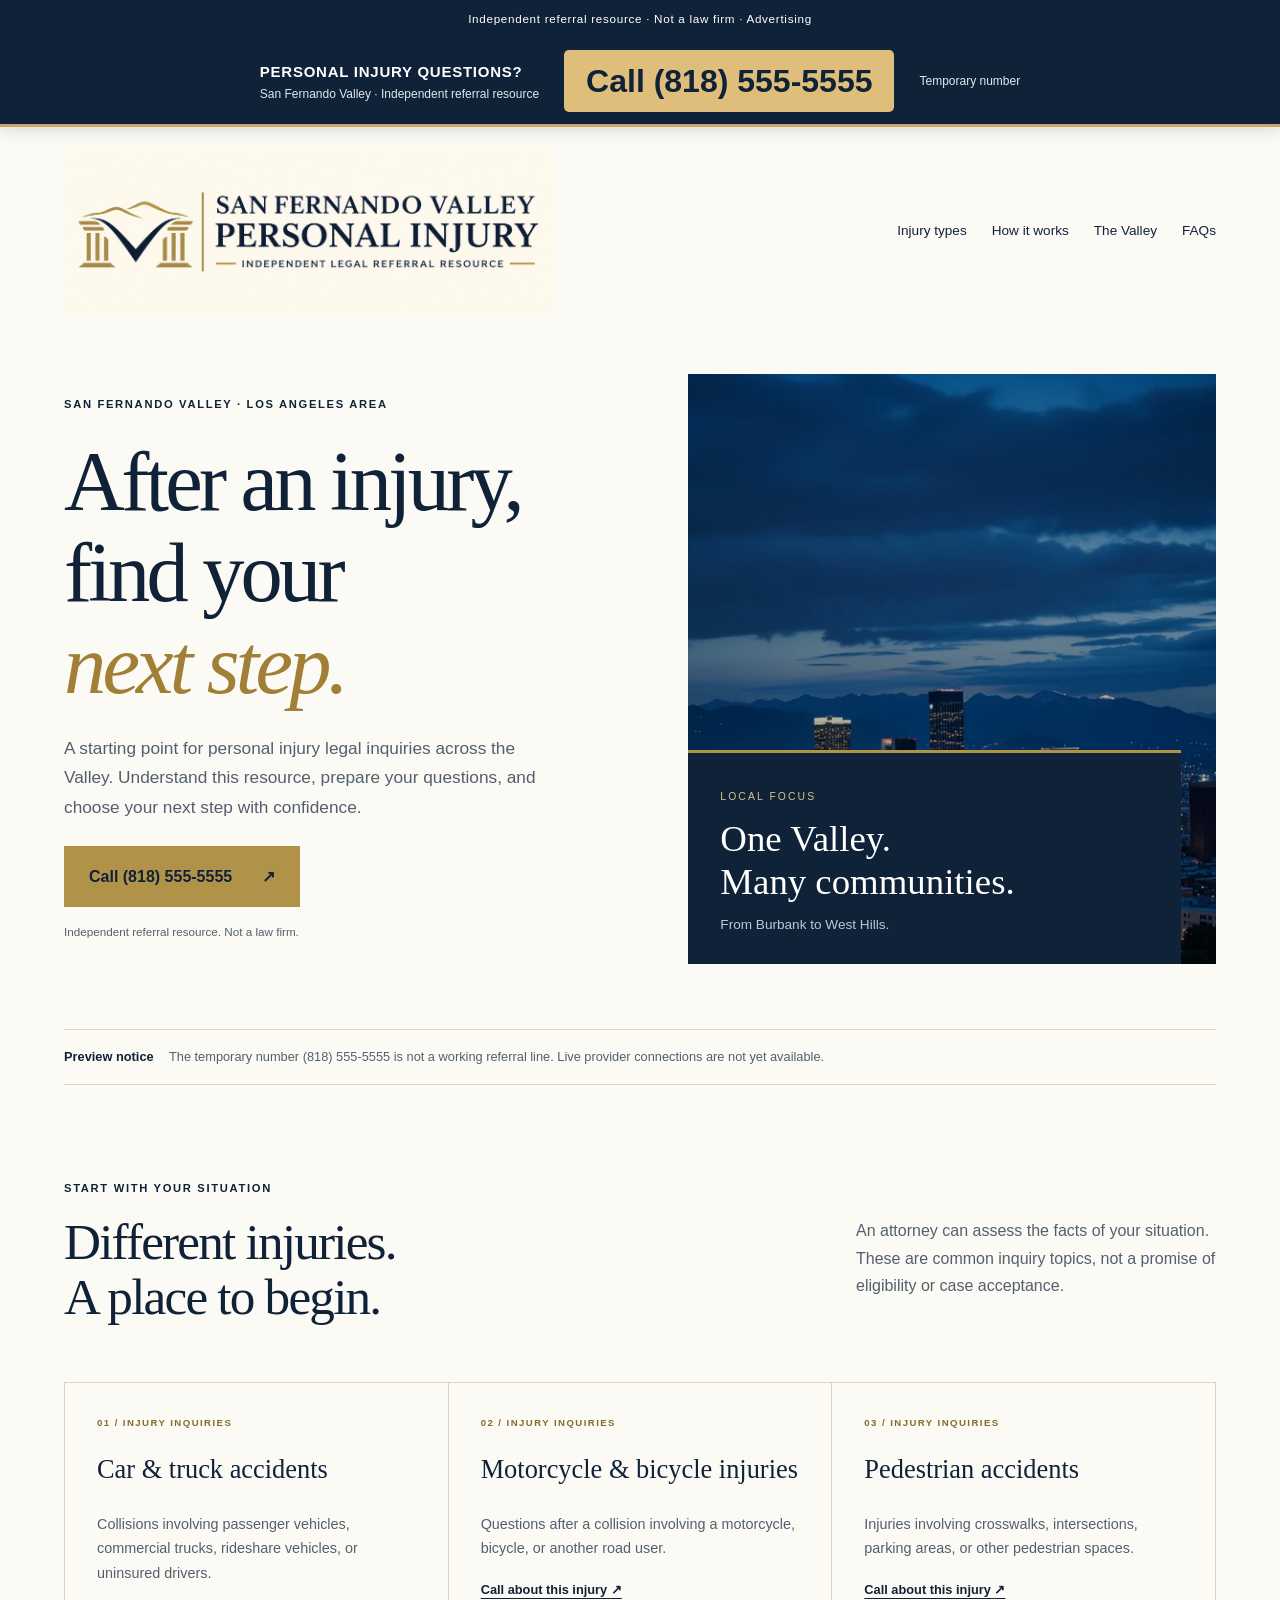
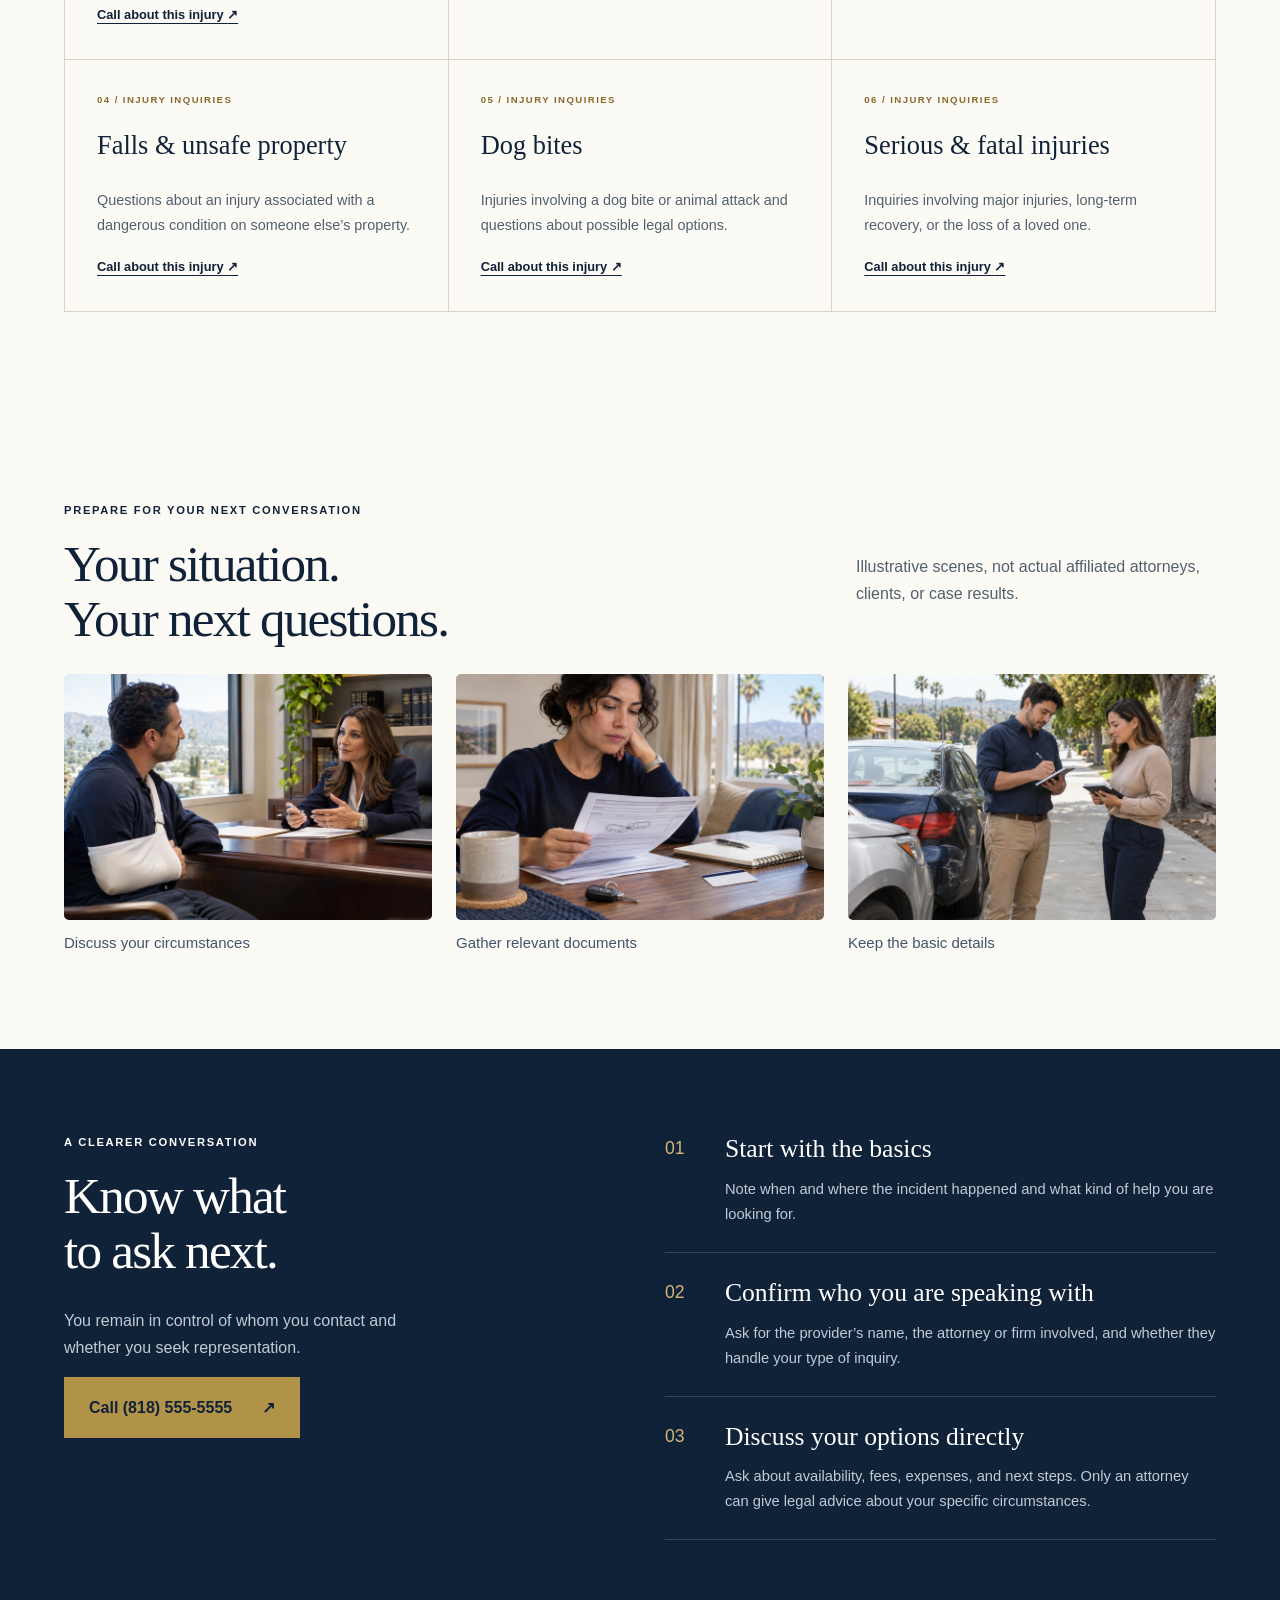
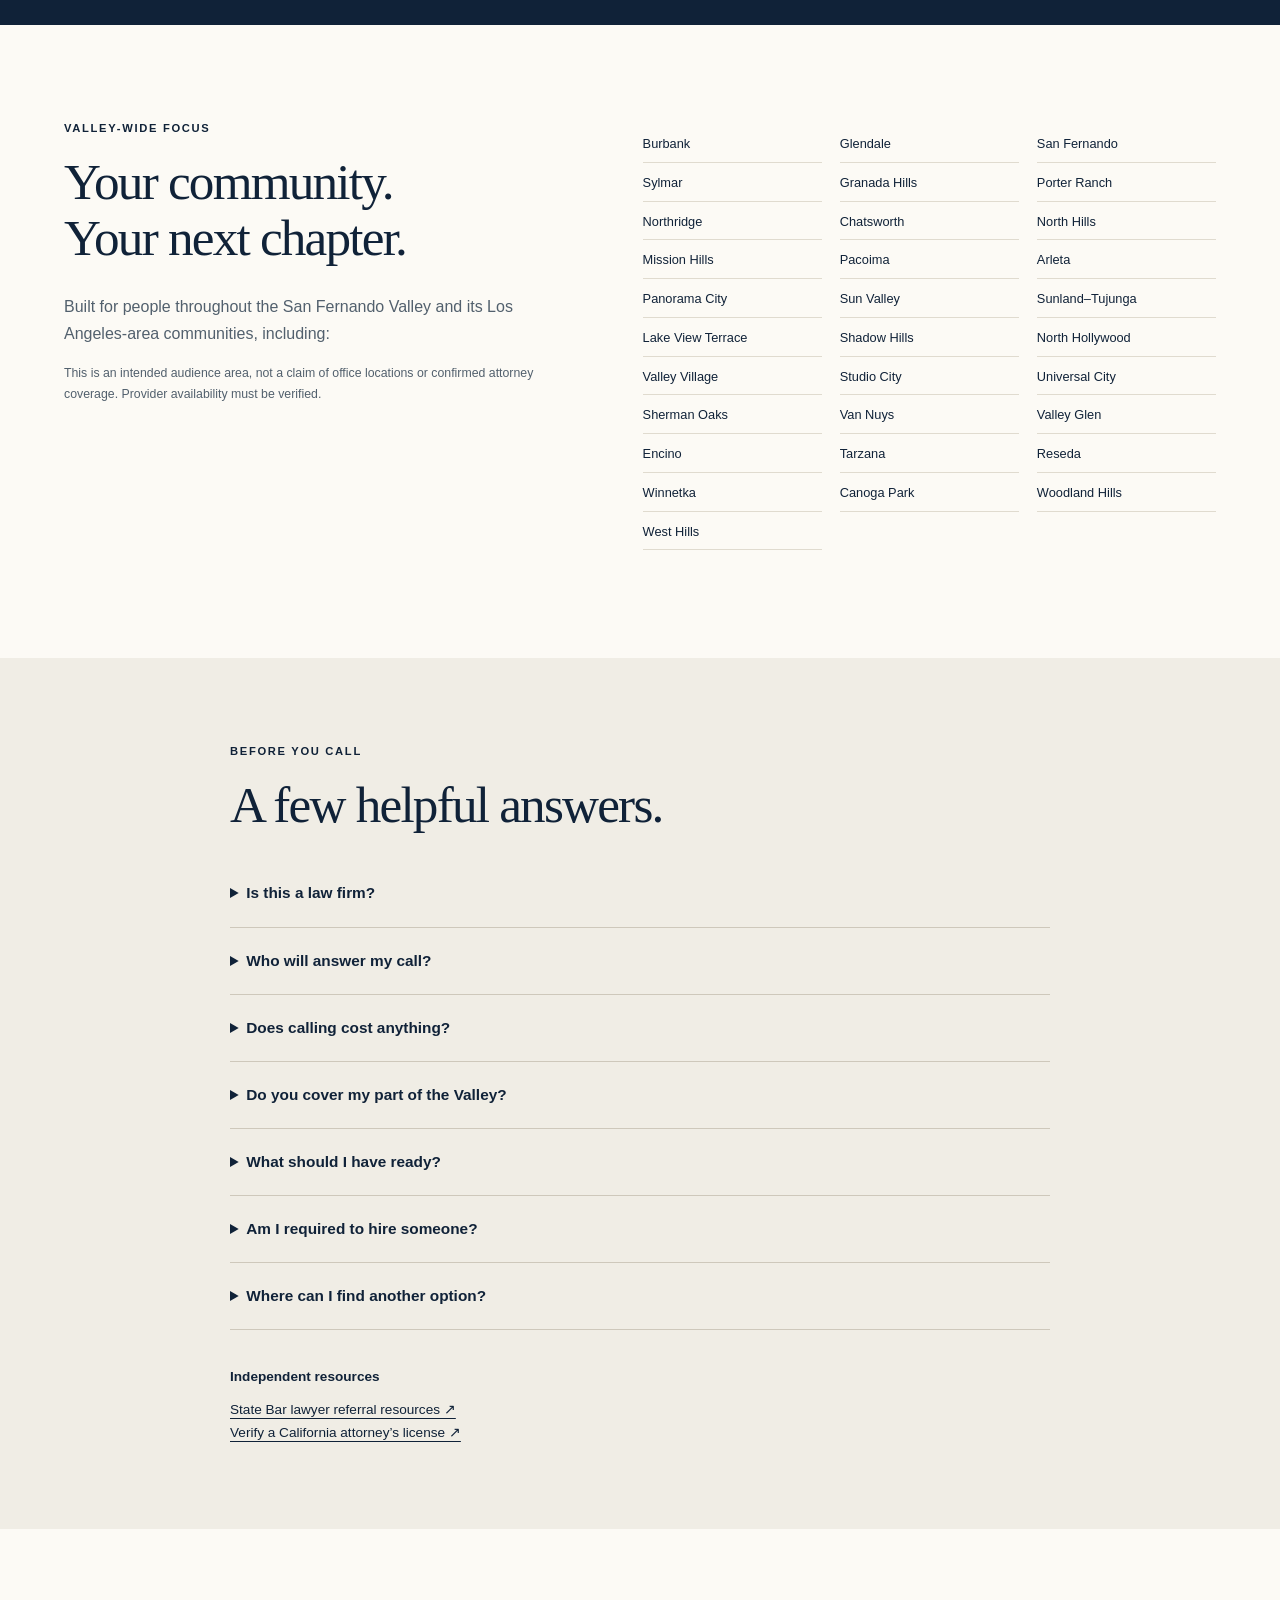
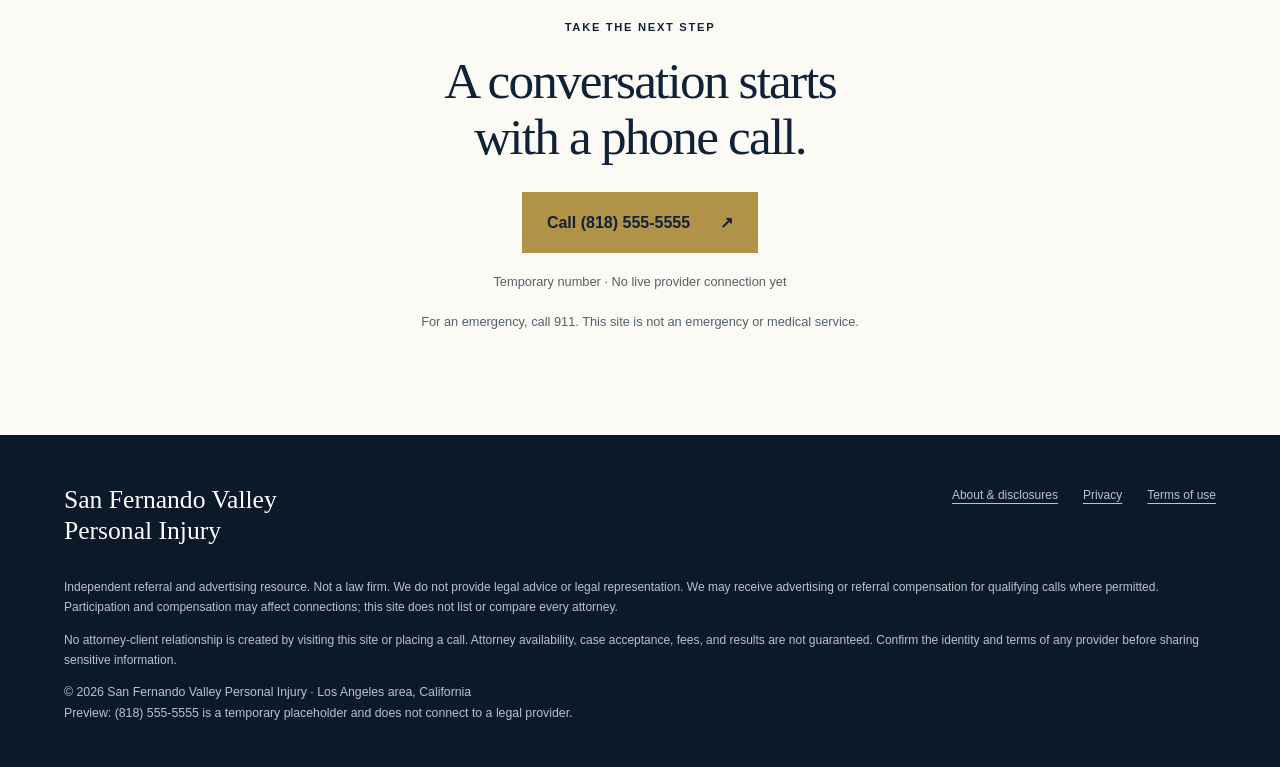
==== commit 0739bfa5: "Add files via upload" ====
--- a/index.html
+++ b/index.html
@@ -1 +1 @@
-<!doctype html><html lang="en"><head><meta charset="utf-8"><meta name="viewport" content="width=device-width,initial-scale=1"><meta name="theme-color" content="#102238"><title>Personal Injury Referral Resource | San Fernando Valley Personal Injury</title><meta name="description" content="Independent personal injury referral resource for the entire San Fernando Valley, Los Angeles area. Phone-based inquiries and clear referral disclosures."><link rel="stylesheet" href="css/style.css"><style>.injury-photo-grid{display:grid;grid-template-columns:repeat(3,minmax(0,1fr));gap:24px}.injury-photo-grid figure{margin:0}.injury-photo-grid img{width:100%;height:auto;display:block;border-radius:5px}.injury-photo-grid figcaption{font-size:15px;line-height:1.5;margin-top:12px;color:#42546b}@media(max-width:750px){.injury-photo-grid{grid-template-columns:1fr}}</style></head><body><a class="skip" href="#main">Skip to content</a><div class="notice">Independent referral resource · Not a law firm · Advertising</div><header><div class="wrap head"><a href="index.html" class="logo"><img src="assets/logo.webp" alt="San Fernando Valley Personal Injury — Independent Legal Referral Resource" width="2048" height="699"></a><nav aria-label="Main navigation"><a href="index.html#injuries">Injury types</a><a href="index.html#how">How it works</a><a href="index.html#area">The Valley</a><a href="index.html#questions">FAQs</a></nav></div></header><main id="main"><section class="hero"><div class="wrap hero-grid"><div><span class="eyebrow">SAN FERNANDO VALLEY · LOS ANGELES AREA</span><h1>After an injury,<br>find your<br><em>next step.</em></h1><p class="lede">A starting point for personal injury legal inquiries across the Valley. Understand this resource, prepare your questions, and choose your next step with confidence.</p><a class="button" href="tel:+18185555555">Call (818) 555-5555 <span aria-hidden="true">↗</span></a><p class="caption">Independent referral resource. Not a law firm.</p></div><div class="hero-art"><img src="assets/img-2.webp" alt="Illustrative Los Angeles skyline with mountains at twilight" width="1536" height="1024"><div class="art-note"><span>LOCAL FOCUS</span><strong>One Valley.<br>Many communities.</strong><p>From Burbank to West Hills.</p></div></div></div></section><div class="preview wrap"><strong>Preview notice</strong> The temporary number (818) 555-5555 is not a working referral line. Live provider connections are not yet available.</div><section class="wrap section" id="injuries"><div class="section-head"><div><span class="eyebrow">START WITH YOUR SITUATION</span><h2>Different injuries.<br>A place to begin.</h2></div><p>An attorney can assess the facts of your situation. These are common inquiry topics, not a promise of eligibility or case acceptance.</p></div><div class="cards"><article><span class="eyebrow">01 / INJURY INQUIRIES</span><h3>Car & truck accidents</h3><p>Collisions involving passenger vehicles, commercial trucks, rideshare vehicles, or uninsured drivers.</p><a href="tel:+18185555555">Call about this injury <span aria-hidden="true">↗</span></a></article><article><span class="eyebrow">02 / INJURY INQUIRIES</span><h3>Motorcycle & bicycle injuries</h3><p>Questions after a collision involving a motorcycle, bicycle, or another road user.</p><a href="tel:+18185555555">Call about this injury <span aria-hidden="true">↗</span></a></article><article><span class="eyebrow">03 / INJURY INQUIRIES</span><h3>Pedestrian accidents</h3><p>Injuries involving crosswalks, intersections, parking areas, or other pedestrian spaces.</p><a href="tel:+18185555555">Call about this injury <span aria-hidden="true">↗</span></a></article><article><span class="eyebrow">04 / INJURY INQUIRIES</span><h3>Falls & unsafe property</h3><p>Questions about an injury associated with a dangerous condition on someone else’s property.</p><a href="tel:+18185555555">Call about this injury <span aria-hidden="true">↗</span></a></article><article><span class="eyebrow">05 / INJURY INQUIRIES</span><h3>Dog bites</h3><p>Injuries involving a dog bite or animal attack and questions about possible legal options.</p><a href="tel:+18185555555">Call about this injury <span aria-hidden="true">↗</span></a></article><article><span class="eyebrow">06 / INJURY INQUIRIES</span><h3>Serious & fatal injuries</h3><p>Inquiries involving major injuries, long-term recovery, or the loss of a loved one.</p><a href="tel:+18185555555">Call about this injury <span aria-hidden="true">↗</span></a></article></div></section><section class="wrap section injury-photos" aria-labelledby="injury-photos-title"><div class="section-head"><div><span class="eyebrow">PREPARE FOR YOUR NEXT CONVERSATION</span><h2 id="injury-photos-title">Your situation.<br>Your next questions.</h2></div><p>Illustrative scenes, not actual affiliated attorneys, clients, or case results.</p></div><div class="injury-photo-grid"><figure><img src="assets/personal-injury-consultation.webp" alt="An adult with an arm in a sling speaking with an attorney in an office" loading="lazy"><figcaption>Discuss your circumstances</figcaption></figure><figure><img src="assets/organizing-accident-documents.webp" alt="Hands organizing accident-related paperwork and a notebook" loading="lazy"><figcaption>Gather relevant documents</figcaption></figure><figure><img src="assets/exchanging-incident-information.webp" alt="Two adults exchanging information safely on a sidewalk beside parked cars" loading="lazy"><figcaption>Keep the basic details</figcaption></figure></div></section><section class="process" id="how"><div class="wrap process-grid"><div><span class="eyebrow">A CLEARER CONVERSATION</span><h2>Know what<br>to ask next.</h2><p>You remain in control of whom you contact and whether you seek representation.</p><a class="button" href="tel:+18185555555">Call (818) 555-5555 <span aria-hidden="true">↗</span></a></div><ol><li><h3>Start with the basics</h3><p>Note when and where the incident happened and what kind of help you are looking for.</p></li><li><h3>Confirm who you are speaking with</h3><p>Ask for the provider’s name, the attorney or firm involved, and whether they handle your type of inquiry.</p></li><li><h3>Discuss your options directly</h3><p>Ask about availability, fees, expenses, and next steps. Only an attorney can give legal advice about your specific circumstances.</p></li></ol></div></section><section class="wrap section area" id="area"><div><span class="eyebrow">VALLEY-WIDE FOCUS</span><h2>Your community.<br>Your next chapter.</h2><p>Built for people throughout the San Fernando Valley and its Los Angeles-area communities, including:</p><p class="small">This is an intended audience area, not a claim of office locations or confirmed attorney coverage. Provider availability must be verified.</p></div><ul class="places"><li>Burbank</li><li>Glendale</li><li>San Fernando</li><li>Sylmar</li><li>Granada Hills</li><li>Porter Ranch</li><li>Northridge</li><li>Chatsworth</li><li>North Hills</li><li>Mission Hills</li><li>Pacoima</li><li>Arleta</li><li>Panorama City</li><li>Sun Valley</li><li>Sunland–Tujunga</li><li>Lake View Terrace</li><li>Shadow Hills</li><li>North Hollywood</li><li>Valley Village</li><li>Studio City</li><li>Universal City</li><li>Sherman Oaks</li><li>Van Nuys</li><li>Valley Glen</li><li>Encino</li><li>Tarzana</li><li>Reseda</li><li>Winnetka</li><li>Canoga Park</li><li>Woodland Hills</li><li>West Hills</li></ul></section><section class="faq-section" id="questions"><div class="wrap faq"><span class="eyebrow">BEFORE YOU CALL</span><h2>A few helpful answers.</h2><details><summary>Is this a law firm?</summary><p>No. This is an independent referral and advertising resource. We do not employ an attorney to represent you, offer legal advice, or decide whether you have a claim.</p></details><details><summary>Who will answer my call?</summary><p>Once an active provider is arranged, calls may be answered by a participating provider or an intake service. Ask who is answering and which attorney or firm would review your inquiry. The current number is a placeholder; no live connection is available.</p></details><details><summary>Does calling cost anything?</summary><p>Your telephone provider’s normal charges may apply. Ask the receiving provider about any consultation fees, attorney fees, and expenses before agreeing to services. No specific fee arrangement is promised by this site.</p></details><details><summary>Do you cover my part of the Valley?</summary><p>This resource is intended for the entire San Fernando Valley in the Los Angeles area. A provider’s actual coverage and ability to accept a case must be confirmed directly.</p></details><details><summary>What should I have ready?</summary><p>If available, have the incident date and location, a brief description, and basic insurance or report information. You do not need every document to ask an initial question. Avoid sharing sensitive details until you know who is receiving them.</p></details><details><summary>Am I required to hire someone?</summary><p>No. You decide whether to contact or hire an attorney. A call does not guarantee representation or create an attorney-client relationship.</p></details><details><summary>Where can I find another option?</summary><p>You can use the State Bar of California’s resources to locate a certified lawyer referral service and verify an attorney’s license. See the independent resources linked below.</p></details><div class="resources"><strong>Independent resources</strong><p><a href="https://www.calbar.ca.gov/public/need-legal-help/using-lawyer-referral-services">State Bar lawyer referral resources ↗</a><br><a href="https://apps.calbar.ca.gov/attorney/LicenseeSearch/QuickSearch">Verify a California attorney’s license ↗</a></p></div></div></section><section class="wrap last"><span class="eyebrow">TAKE THE NEXT STEP</span><h2>A conversation starts<br>with a phone call.</h2><a class="button" href="tel:+18185555555">Call (818) 555-5555 <span aria-hidden="true">↗</span></a><p>Temporary number · No live provider connection yet</p><p class="small">For an emergency, call 911. This site is not an emergency or medical service.</p></section></main><footer><div class="wrap"><div class="foot-top"><strong>San Fernando Valley<br>Personal Injury</strong><div><a href="about.html">About &amp; disclosures</a><a href="privacy.html">Privacy</a><a href="terms.html">Terms of use</a></div></div><p>Independent referral and advertising resource. Not a law firm. We do not provide legal advice or legal representation. We may receive advertising or referral compensation for qualifying calls where permitted. Participation and compensation may affect connections; this site does not list or compare every attorney.</p><p>No attorney-client relationship is created by visiting this site or placing a call. Attorney availability, case acceptance, fees, and results are not guaranteed. Confirm the identity and terms of any provider before sharing sensitive information.</p><p class="small">© 2026 San Fernando Valley Personal Injury · Los Angeles area, California<br>Preview: (818) 555-5555 is a temporary placeholder and does not connect to a legal provider.</p></div></footer><div class="mobile-call"><a class="button" href="tel:+18185555555">Call (818) 555-5555 <span aria-hidden="true">↗</span></a></div></body></html>+<!doctype html><html lang="en"><head><meta charset="utf-8"><meta name="viewport" content="width=device-width,initial-scale=1"><meta name="theme-color" content="#102238"><title>Personal Injury Referral Resource | San Fernando Valley Personal Injury</title><meta name="description" content="Independent personal injury referral resource for the entire San Fernando Valley, Los Angeles area. Phone-based inquiries and clear referral disclosures."><link rel="stylesheet" href="css/style.css"><style>.injury-photo-grid{display:grid;grid-template-columns:repeat(3,minmax(0,1fr));gap:24px}.injury-photo-grid figure{margin:0}.injury-photo-grid img{width:100%;height:auto;display:block;border-radius:5px}.injury-photo-grid figcaption{font-size:15px;line-height:1.5;margin-top:12px;color:#42546b}@media(max-width:750px){.injury-photo-grid{grid-template-columns:1fr}}</style><style>.sticky-call-banner{position:sticky;top:0;z-index:1000;background:#102238;color:#fff;border-bottom:3px solid #c7a668;box-shadow:0 3px 14px #10223826}.call-banner-inner{max-width:1180px;margin:auto;display:flex;align-items:center;justify-content:center;gap:25px;padding:12px 20px}.call-banner-inner strong{display:block;font-size:15px;letter-spacing:.05em}.call-banner-inner span{display:block;font-size:12px;line-height:1.5;color:#e1e7f0}.call-banner-inner>a{display:inline-block;background:#dfbd7b;color:#102238;border-radius:5px;padding:11px 22px;font-size:clamp(23px,3vw,32px);font-weight:800;text-decoration:none;line-height:1.25;white-space:nowrap}.call-banner-inner>a:hover{background:#f0d49f}.call-banner-inner>a:focus-visible{outline:3px solid white;outline-offset:3px}.call-banner-inner small{font-size:12px;color:#e1e7f0}html{scroll-padding-top:110px}.skip:focus{z-index:1100}@media(max-width:650px){.call-banner-inner{gap:4px;padding:9px 12px;flex-wrap:wrap}.call-banner-inner>div{text-align:center;width:100%}.call-banner-inner strong{font-size:12px}.call-banner-inner span{display:none}.call-banner-inner>a{font-size:25px;padding:8px 15px}.call-banner-inner small{font-size:11px;margin-left:7px}html{scroll-padding-top:125px}}</style></head><body><a class="skip" href="#main">Skip to content</a><div class="notice">Independent referral resource · Not a law firm · Advertising</div><aside class="sticky-call-banner" aria-label="Telephone inquiries"><div class="call-banner-inner"><div><strong>PERSONAL INJURY QUESTIONS?</strong><span>San Fernando Valley · Independent referral resource</span></div><a href="tel:+18185555555" aria-label="Call temporary number 818 555 5555">Call (818) 555-5555</a><small>Temporary number</small></div></aside><header><div class="wrap head"><a href="index.html" class="logo"><img src="assets/logo.webp" alt="San Fernando Valley Personal Injury — Independent Legal Referral Resource" width="2048" height="699"></a><nav aria-label="Main navigation"><a href="index.html#injuries">Injury types</a><a href="index.html#how">How it works</a><a href="index.html#area">The Valley</a><a href="index.html#questions">FAQs</a></nav></div></header><main id="main"><section class="hero"><div class="wrap hero-grid"><div><span class="eyebrow">SAN FERNANDO VALLEY · LOS ANGELES AREA</span><h1>After an injury,<br>find your<br><em>next step.</em></h1><p class="lede">A starting point for personal injury legal inquiries across the Valley. Understand this resource, prepare your questions, and choose your next step with confidence.</p><a class="button" href="tel:+18185555555">Call (818) 555-5555 <span aria-hidden="true">↗</span></a><p class="caption">Independent referral resource. Not a law firm.</p></div><div class="hero-art"><img src="assets/img-2.webp" alt="Illustrative Los Angeles skyline with mountains at twilight" width="1536" height="1024"><div class="art-note"><span>LOCAL FOCUS</span><strong>One Valley.<br>Many communities.</strong><p>From Burbank to West Hills.</p></div></div></div></section><div class="preview wrap"><strong>Preview notice</strong> The temporary number (818) 555-5555 is not a working referral line. Live provider connections are not yet available.</div><section class="wrap section" id="injuries"><div class="section-head"><div><span class="eyebrow">START WITH YOUR SITUATION</span><h2>Different injuries.<br>A place to begin.</h2></div><p>An attorney can assess the facts of your situation. These are common inquiry topics, not a promise of eligibility or case acceptance.</p></div><div class="cards"><article><span class="eyebrow">01 / INJURY INQUIRIES</span><h3>Car & truck accidents</h3><p>Collisions involving passenger vehicles, commercial trucks, rideshare vehicles, or uninsured drivers.</p><a href="tel:+18185555555">Call about this injury <span aria-hidden="true">↗</span></a></article><article><span class="eyebrow">02 / INJURY INQUIRIES</span><h3>Motorcycle & bicycle injuries</h3><p>Questions after a collision involving a motorcycle, bicycle, or another road user.</p><a href="tel:+18185555555">Call about this injury <span aria-hidden="true">↗</span></a></article><article><span class="eyebrow">03 / INJURY INQUIRIES</span><h3>Pedestrian accidents</h3><p>Injuries involving crosswalks, intersections, parking areas, or other pedestrian spaces.</p><a href="tel:+18185555555">Call about this injury <span aria-hidden="true">↗</span></a></article><article><span class="eyebrow">04 / INJURY INQUIRIES</span><h3>Falls & unsafe property</h3><p>Questions about an injury associated with a dangerous condition on someone else’s property.</p><a href="tel:+18185555555">Call about this injury <span aria-hidden="true">↗</span></a></article><article><span class="eyebrow">05 / INJURY INQUIRIES</span><h3>Dog bites</h3><p>Injuries involving a dog bite or animal attack and questions about possible legal options.</p><a href="tel:+18185555555">Call about this injury <span aria-hidden="true">↗</span></a></article><article><span class="eyebrow">06 / INJURY INQUIRIES</span><h3>Serious & fatal injuries</h3><p>Inquiries involving major injuries, long-term recovery, or the loss of a loved one.</p><a href="tel:+18185555555">Call about this injury <span aria-hidden="true">↗</span></a></article></div></section><section class="wrap section injury-photos" aria-labelledby="injury-photos-title"><div class="section-head"><div><span class="eyebrow">PREPARE FOR YOUR NEXT CONVERSATION</span><h2 id="injury-photos-title">Your situation.<br>Your next questions.</h2></div><p>Illustrative scenes, not actual affiliated attorneys, clients, or case results.</p></div><div class="injury-photo-grid"><figure><img src="assets/personal-injury-consultation.webp" alt="An adult with an arm in a sling speaking with an attorney in an office" loading="lazy"><figcaption>Discuss your circumstances</figcaption></figure><figure><img src="assets/organizing-accident-documents.webp" alt="Hands organizing accident-related paperwork and a notebook" loading="lazy"><figcaption>Gather relevant documents</figcaption></figure><figure><img src="assets/exchanging-incident-information.webp" alt="Two adults exchanging information safely on a sidewalk beside parked cars" loading="lazy"><figcaption>Keep the basic details</figcaption></figure></div></section><section class="process" id="how"><div class="wrap process-grid"><div><span class="eyebrow">A CLEARER CONVERSATION</span><h2>Know what<br>to ask next.</h2><p>You remain in control of whom you contact and whether you seek representation.</p><a class="button" href="tel:+18185555555">Call (818) 555-5555 <span aria-hidden="true">↗</span></a></div><ol><li><h3>Start with the basics</h3><p>Note when and where the incident happened and what kind of help you are looking for.</p></li><li><h3>Confirm who you are speaking with</h3><p>Ask for the provider’s name, the attorney or firm involved, and whether they handle your type of inquiry.</p></li><li><h3>Discuss your options directly</h3><p>Ask about availability, fees, expenses, and next steps. Only an attorney can give legal advice about your specific circumstances.</p></li></ol></div></section><section class="wrap section area" id="area"><div><span class="eyebrow">VALLEY-WIDE FOCUS</span><h2>Your community.<br>Your next chapter.</h2><p>Built for people throughout the San Fernando Valley and its Los Angeles-area communities, including:</p><p class="small">This is an intended audience area, not a claim of office locations or confirmed attorney coverage. Provider availability must be verified.</p></div><ul class="places"><li>Burbank</li><li>Glendale</li><li>San Fernando</li><li>Sylmar</li><li>Granada Hills</li><li>Porter Ranch</li><li>Northridge</li><li>Chatsworth</li><li>North Hills</li><li>Mission Hills</li><li>Pacoima</li><li>Arleta</li><li>Panorama City</li><li>Sun Valley</li><li>Sunland–Tujunga</li><li>Lake View Terrace</li><li>Shadow Hills</li><li>North Hollywood</li><li>Valley Village</li><li>Studio City</li><li>Universal City</li><li>Sherman Oaks</li><li>Van Nuys</li><li>Valley Glen</li><li>Encino</li><li>Tarzana</li><li>Reseda</li><li>Winnetka</li><li>Canoga Park</li><li>Woodland Hills</li><li>West Hills</li></ul></section><section class="faq-section" id="questions"><div class="wrap faq"><span class="eyebrow">BEFORE YOU CALL</span><h2>A few helpful answers.</h2><details><summary>Is this a law firm?</summary><p>No. This is an independent referral and advertising resource. We do not employ an attorney to represent you, offer legal advice, or decide whether you have a claim.</p></details><details><summary>Who will answer my call?</summary><p>Once an active provider is arranged, calls may be answered by a participating provider or an intake service. Ask who is answering and which attorney or firm would review your inquiry. The current number is a placeholder; no live connection is available.</p></details><details><summary>Does calling cost anything?</summary><p>Your telephone provider’s normal charges may apply. Ask the receiving provider about any consultation fees, attorney fees, and expenses before agreeing to services. No specific fee arrangement is promised by this site.</p></details><details><summary>Do you cover my part of the Valley?</summary><p>This resource is intended for the entire San Fernando Valley in the Los Angeles area. A provider’s actual coverage and ability to accept a case must be confirmed directly.</p></details><details><summary>What should I have ready?</summary><p>If available, have the incident date and location, a brief description, and basic insurance or report information. You do not need every document to ask an initial question. Avoid sharing sensitive details until you know who is receiving them.</p></details><details><summary>Am I required to hire someone?</summary><p>No. You decide whether to contact or hire an attorney. A call does not guarantee representation or create an attorney-client relationship.</p></details><details><summary>Where can I find another option?</summary><p>You can use the State Bar of California’s resources to locate a certified lawyer referral service and verify an attorney’s license. See the independent resources linked below.</p></details><div class="resources"><strong>Independent resources</strong><p><a href="https://www.calbar.ca.gov/public/need-legal-help/using-lawyer-referral-services">State Bar lawyer referral resources ↗</a><br><a href="https://apps.calbar.ca.gov/attorney/LicenseeSearch/QuickSearch">Verify a California attorney’s license ↗</a></p></div></div></section><section class="wrap last"><span class="eyebrow">TAKE THE NEXT STEP</span><h2>A conversation starts<br>with a phone call.</h2><a class="button" href="tel:+18185555555">Call (818) 555-5555 <span aria-hidden="true">↗</span></a><p>Temporary number · No live provider connection yet</p><p class="small">For an emergency, call 911. This site is not an emergency or medical service.</p></section></main><footer><div class="wrap"><div class="foot-top"><strong>San Fernando Valley<br>Personal Injury</strong><div><a href="about.html">About &amp; disclosures</a><a href="privacy.html">Privacy</a><a href="terms.html">Terms of use</a></div></div><p>Independent referral and advertising resource. Not a law firm. We do not provide legal advice or legal representation. We may receive advertising or referral compensation for qualifying calls where permitted. Participation and compensation may affect connections; this site does not list or compare every attorney.</p><p>No attorney-client relationship is created by visiting this site or placing a call. Attorney availability, case acceptance, fees, and results are not guaranteed. Confirm the identity and terms of any provider before sharing sensitive information.</p><p class="small">© 2026 San Fernando Valley Personal Injury · Los Angeles area, California<br>Preview: (818) 555-5555 is a temporary placeholder and does not connect to a legal provider.</p></div></footer><div class="mobile-call"><a class="button" href="tel:+18185555555">Call (818) 555-5555 <span aria-hidden="true">↗</span></a></div></body></html>
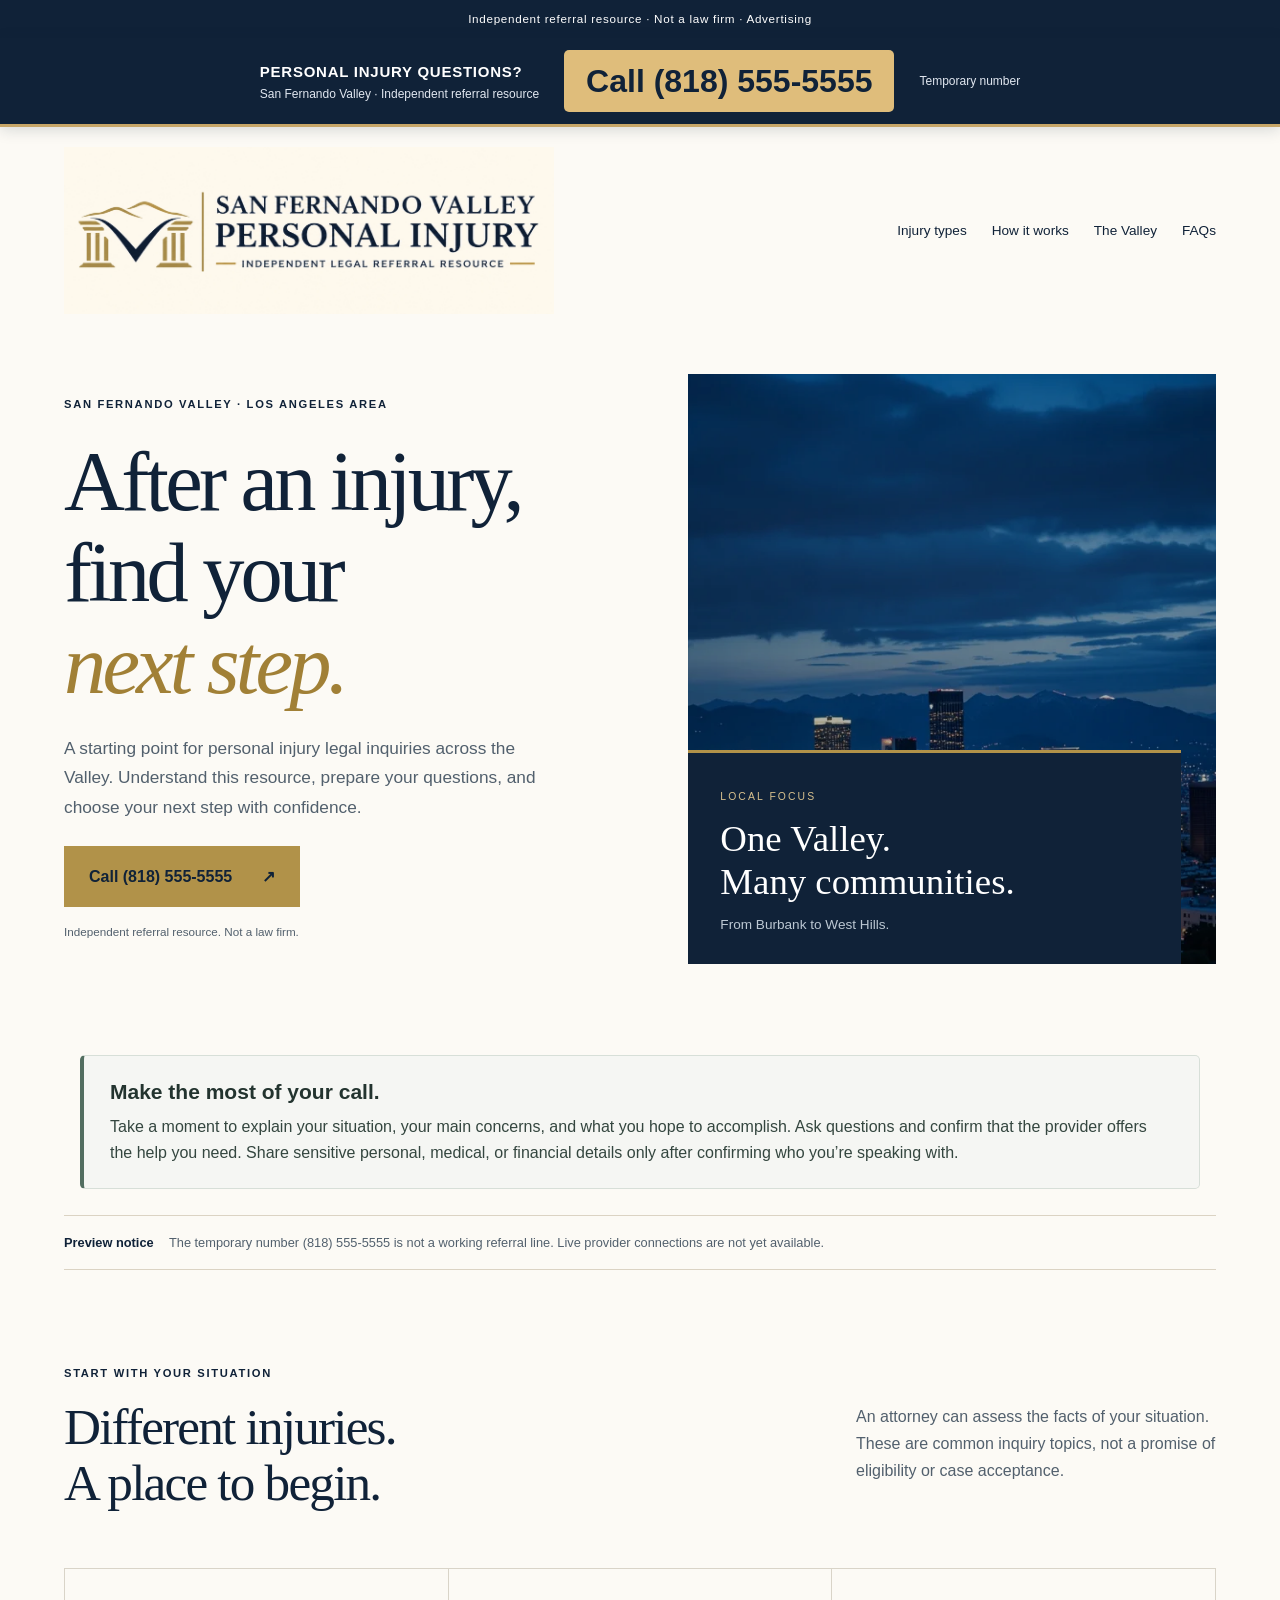
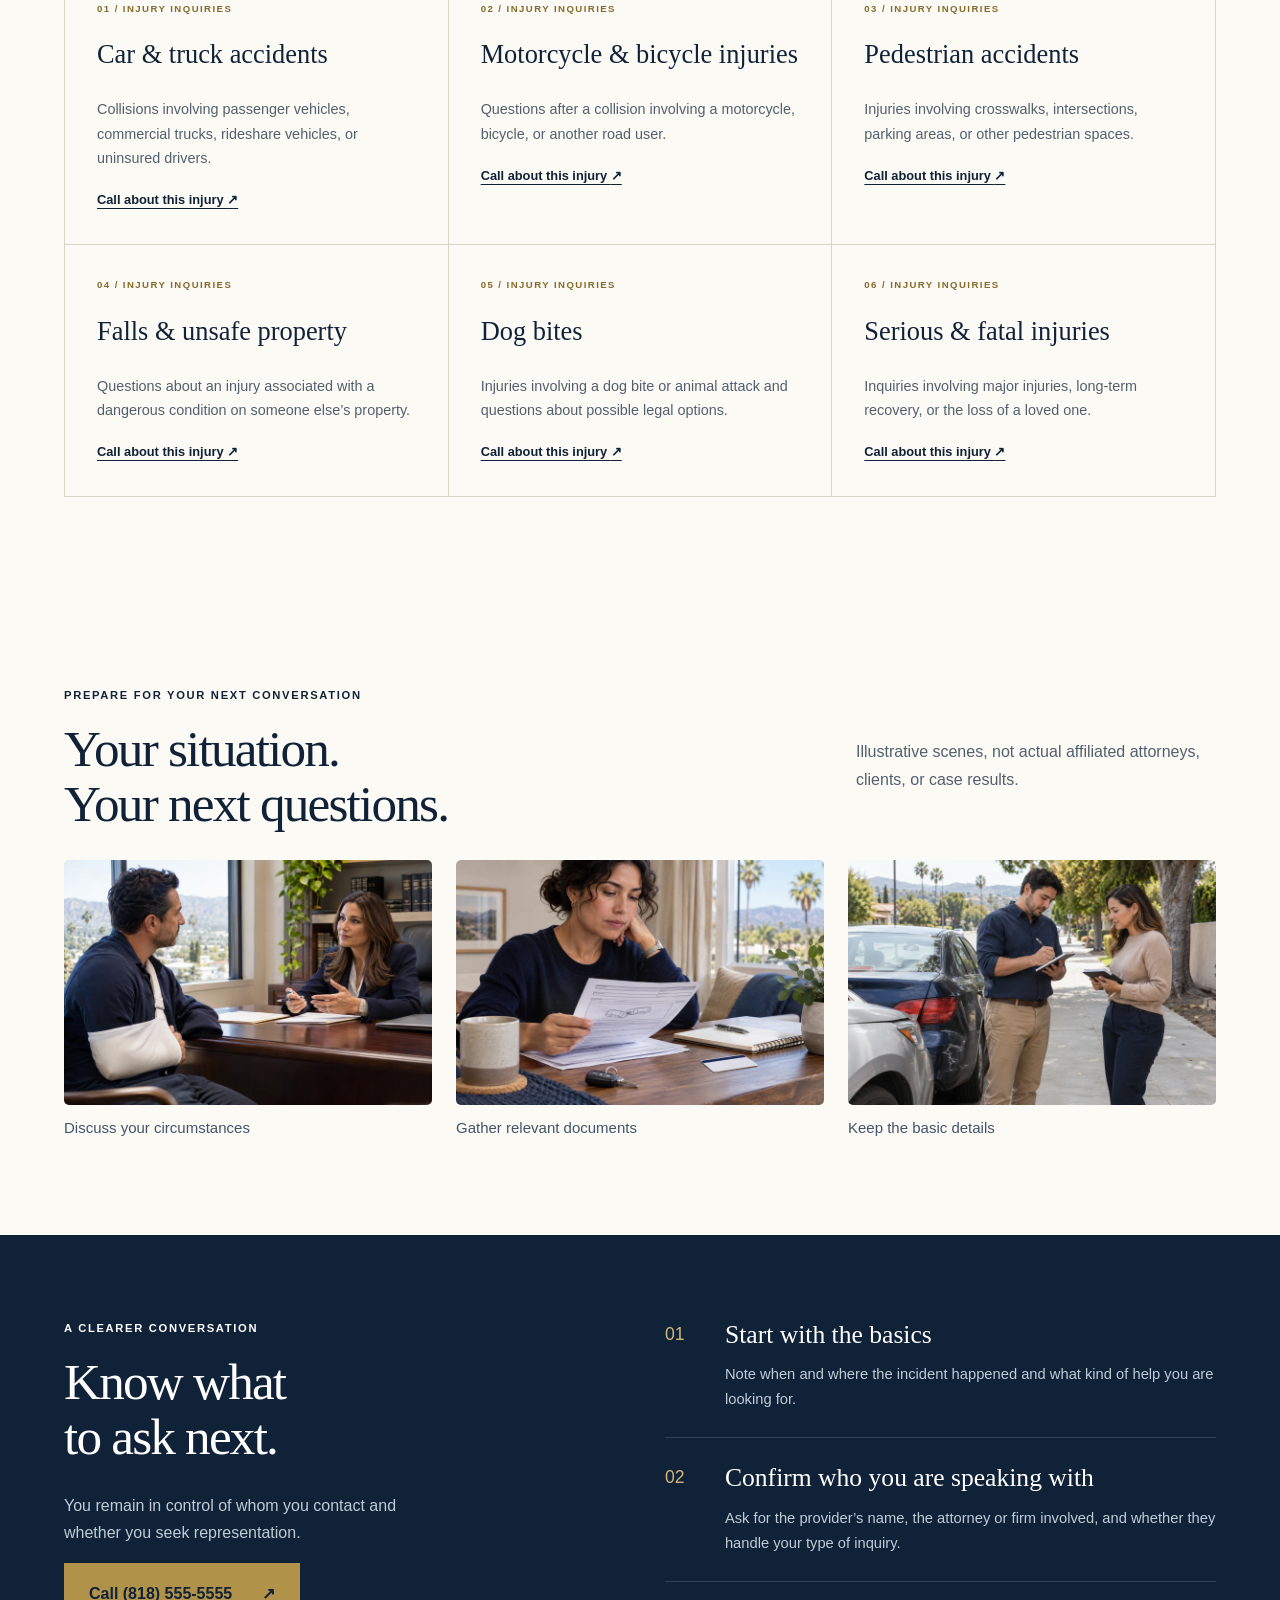
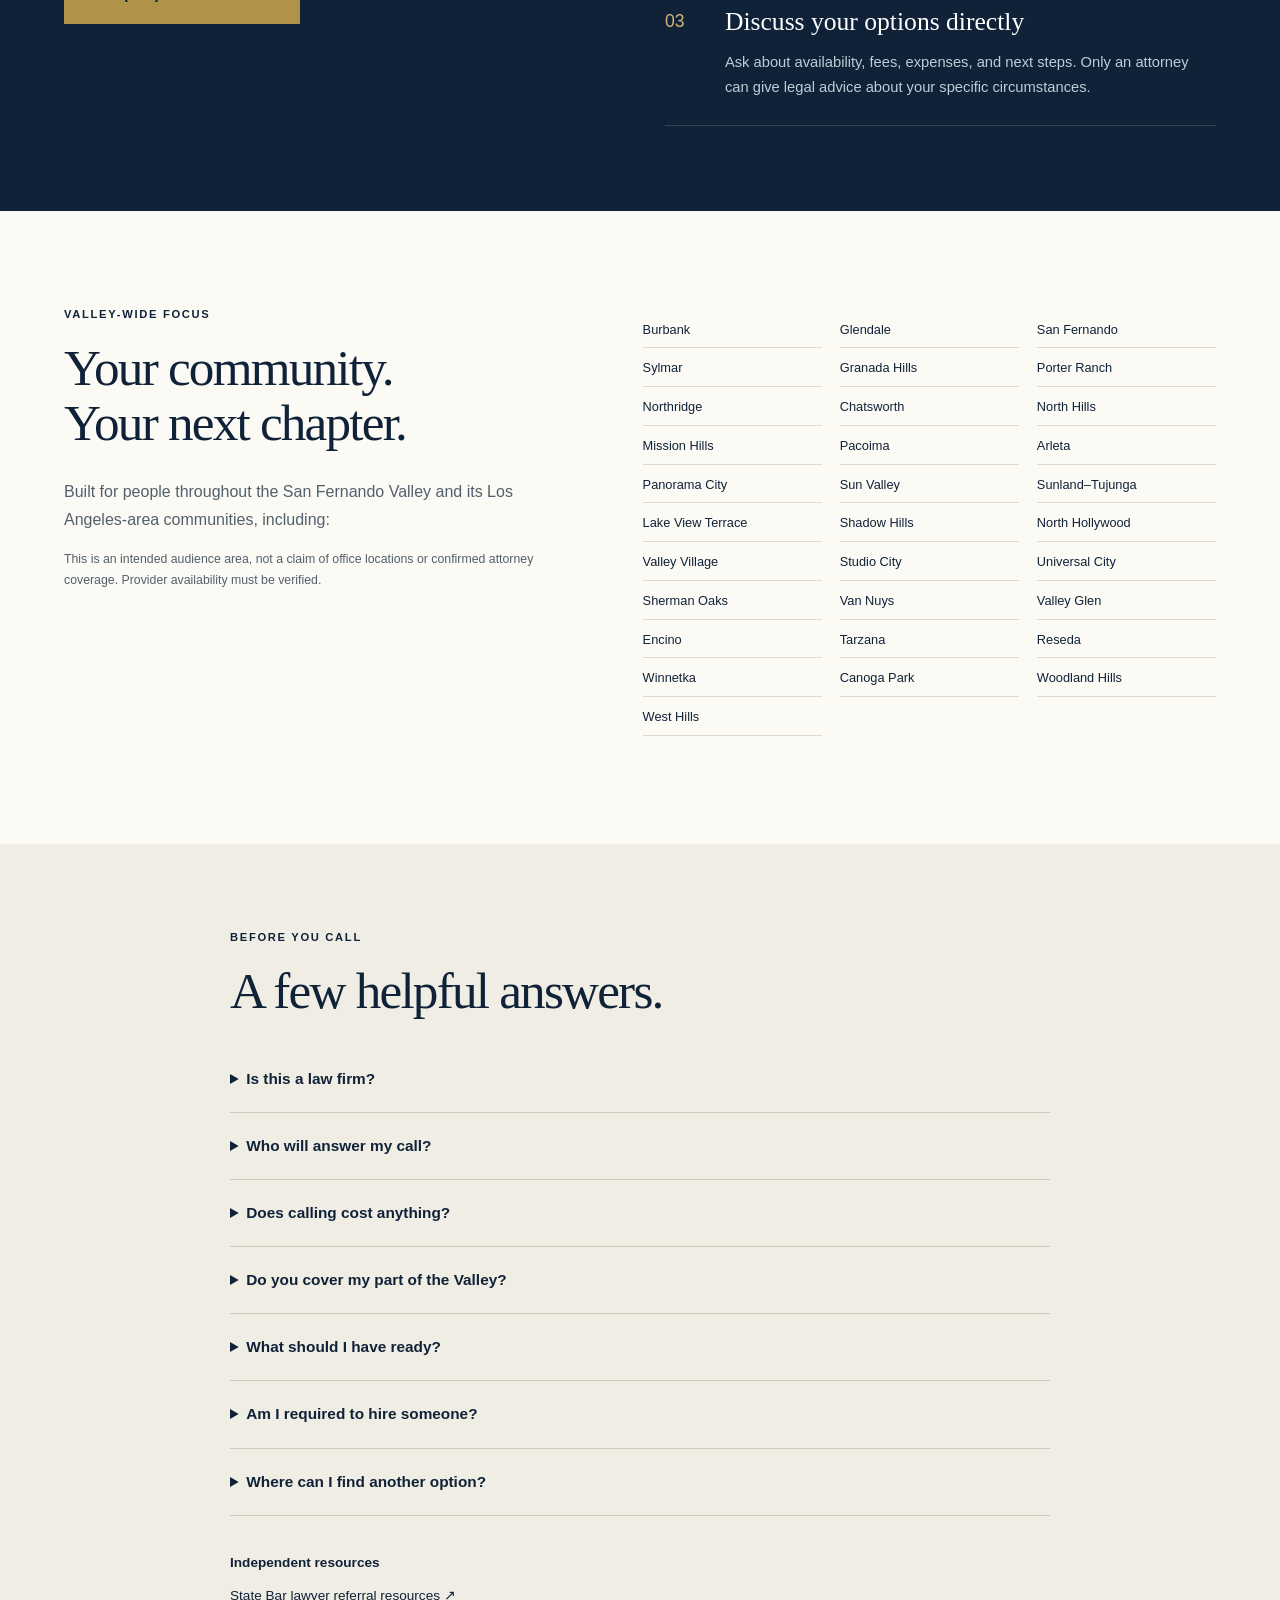
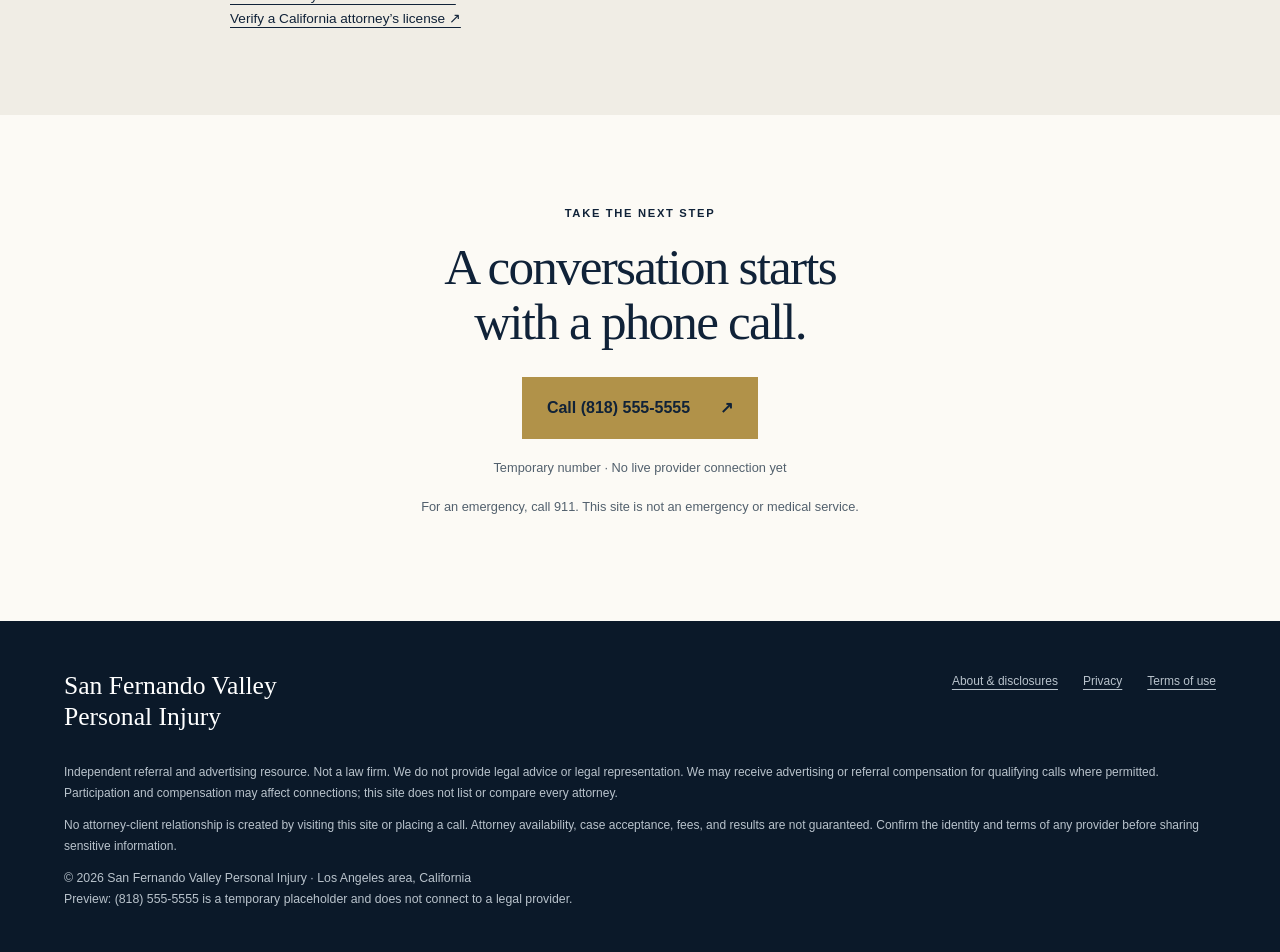
==== commit b51ea8a4: "Add files via upload" ====
--- a/index.html
+++ b/index.html
@@ -1 +1 @@
-<!doctype html><html lang="en"><head><meta charset="utf-8"><meta name="viewport" content="width=device-width,initial-scale=1"><meta name="theme-color" content="#102238"><title>Personal Injury Referral Resource | San Fernando Valley Personal Injury</title><meta name="description" content="Independent personal injury referral resource for the entire San Fernando Valley, Los Angeles area. Phone-based inquiries and clear referral disclosures."><link rel="stylesheet" href="css/style.css"><style>.injury-photo-grid{display:grid;grid-template-columns:repeat(3,minmax(0,1fr));gap:24px}.injury-photo-grid figure{margin:0}.injury-photo-grid img{width:100%;height:auto;display:block;border-radius:5px}.injury-photo-grid figcaption{font-size:15px;line-height:1.5;margin-top:12px;color:#42546b}@media(max-width:750px){.injury-photo-grid{grid-template-columns:1fr}}</style><style>.sticky-call-banner{position:sticky;top:0;z-index:1000;background:#102238;color:#fff;border-bottom:3px solid #c7a668;box-shadow:0 3px 14px #10223826}.call-banner-inner{max-width:1180px;margin:auto;display:flex;align-items:center;justify-content:center;gap:25px;padding:12px 20px}.call-banner-inner strong{display:block;font-size:15px;letter-spacing:.05em}.call-banner-inner span{display:block;font-size:12px;line-height:1.5;color:#e1e7f0}.call-banner-inner>a{display:inline-block;background:#dfbd7b;color:#102238;border-radius:5px;padding:11px 22px;font-size:clamp(23px,3vw,32px);font-weight:800;text-decoration:none;line-height:1.25;white-space:nowrap}.call-banner-inner>a:hover{background:#f0d49f}.call-banner-inner>a:focus-visible{outline:3px solid white;outline-offset:3px}.call-banner-inner small{font-size:12px;color:#e1e7f0}html{scroll-padding-top:110px}.skip:focus{z-index:1100}@media(max-width:650px){.call-banner-inner{gap:4px;padding:9px 12px;flex-wrap:wrap}.call-banner-inner>div{text-align:center;width:100%}.call-banner-inner strong{font-size:12px}.call-banner-inner span{display:none}.call-banner-inner>a{font-size:25px;padding:8px 15px}.call-banner-inner small{font-size:11px;margin-left:7px}html{scroll-padding-top:125px}}</style></head><body><a class="skip" href="#main">Skip to content</a><div class="notice">Independent referral resource · Not a law firm · Advertising</div><aside class="sticky-call-banner" aria-label="Telephone inquiries"><div class="call-banner-inner"><div><strong>PERSONAL INJURY QUESTIONS?</strong><span>San Fernando Valley · Independent referral resource</span></div><a href="tel:+18185555555" aria-label="Call temporary number 818 555 5555">Call (818) 555-5555</a><small>Temporary number</small></div></aside><header><div class="wrap head"><a href="index.html" class="logo"><img src="assets/logo.webp" alt="San Fernando Valley Personal Injury — Independent Legal Referral Resource" width="2048" height="699"></a><nav aria-label="Main navigation"><a href="index.html#injuries">Injury types</a><a href="index.html#how">How it works</a><a href="index.html#area">The Valley</a><a href="index.html#questions">FAQs</a></nav></div></header><main id="main"><section class="hero"><div class="wrap hero-grid"><div><span class="eyebrow">SAN FERNANDO VALLEY · LOS ANGELES AREA</span><h1>After an injury,<br>find your<br><em>next step.</em></h1><p class="lede">A starting point for personal injury legal inquiries across the Valley. Understand this resource, prepare your questions, and choose your next step with confidence.</p><a class="button" href="tel:+18185555555">Call (818) 555-5555 <span aria-hidden="true">↗</span></a><p class="caption">Independent referral resource. Not a law firm.</p></div><div class="hero-art"><img src="assets/img-2.webp" alt="Illustrative Los Angeles skyline with mountains at twilight" width="1536" height="1024"><div class="art-note"><span>LOCAL FOCUS</span><strong>One Valley.<br>Many communities.</strong><p>From Burbank to West Hills.</p></div></div></div></section><div class="preview wrap"><strong>Preview notice</strong> The temporary number (818) 555-5555 is not a working referral line. Live provider connections are not yet available.</div><section class="wrap section" id="injuries"><div class="section-head"><div><span class="eyebrow">START WITH YOUR SITUATION</span><h2>Different injuries.<br>A place to begin.</h2></div><p>An attorney can assess the facts of your situation. These are common inquiry topics, not a promise of eligibility or case acceptance.</p></div><div class="cards"><article><span class="eyebrow">01 / INJURY INQUIRIES</span><h3>Car & truck accidents</h3><p>Collisions involving passenger vehicles, commercial trucks, rideshare vehicles, or uninsured drivers.</p><a href="tel:+18185555555">Call about this injury <span aria-hidden="true">↗</span></a></article><article><span class="eyebrow">02 / INJURY INQUIRIES</span><h3>Motorcycle & bicycle injuries</h3><p>Questions after a collision involving a motorcycle, bicycle, or another road user.</p><a href="tel:+18185555555">Call about this injury <span aria-hidden="true">↗</span></a></article><article><span class="eyebrow">03 / INJURY INQUIRIES</span><h3>Pedestrian accidents</h3><p>Injuries involving crosswalks, intersections, parking areas, or other pedestrian spaces.</p><a href="tel:+18185555555">Call about this injury <span aria-hidden="true">↗</span></a></article><article><span class="eyebrow">04 / INJURY INQUIRIES</span><h3>Falls & unsafe property</h3><p>Questions about an injury associated with a dangerous condition on someone else’s property.</p><a href="tel:+18185555555">Call about this injury <span aria-hidden="true">↗</span></a></article><article><span class="eyebrow">05 / INJURY INQUIRIES</span><h3>Dog bites</h3><p>Injuries involving a dog bite or animal attack and questions about possible legal options.</p><a href="tel:+18185555555">Call about this injury <span aria-hidden="true">↗</span></a></article><article><span class="eyebrow">06 / INJURY INQUIRIES</span><h3>Serious & fatal injuries</h3><p>Inquiries involving major injuries, long-term recovery, or the loss of a loved one.</p><a href="tel:+18185555555">Call about this injury <span aria-hidden="true">↗</span></a></article></div></section><section class="wrap section injury-photos" aria-labelledby="injury-photos-title"><div class="section-head"><div><span class="eyebrow">PREPARE FOR YOUR NEXT CONVERSATION</span><h2 id="injury-photos-title">Your situation.<br>Your next questions.</h2></div><p>Illustrative scenes, not actual affiliated attorneys, clients, or case results.</p></div><div class="injury-photo-grid"><figure><img src="assets/personal-injury-consultation.webp" alt="An adult with an arm in a sling speaking with an attorney in an office" loading="lazy"><figcaption>Discuss your circumstances</figcaption></figure><figure><img src="assets/organizing-accident-documents.webp" alt="Hands organizing accident-related paperwork and a notebook" loading="lazy"><figcaption>Gather relevant documents</figcaption></figure><figure><img src="assets/exchanging-incident-information.webp" alt="Two adults exchanging information safely on a sidewalk beside parked cars" loading="lazy"><figcaption>Keep the basic details</figcaption></figure></div></section><section class="process" id="how"><div class="wrap process-grid"><div><span class="eyebrow">A CLEARER CONVERSATION</span><h2>Know what<br>to ask next.</h2><p>You remain in control of whom you contact and whether you seek representation.</p><a class="button" href="tel:+18185555555">Call (818) 555-5555 <span aria-hidden="true">↗</span></a></div><ol><li><h3>Start with the basics</h3><p>Note when and where the incident happened and what kind of help you are looking for.</p></li><li><h3>Confirm who you are speaking with</h3><p>Ask for the provider’s name, the attorney or firm involved, and whether they handle your type of inquiry.</p></li><li><h3>Discuss your options directly</h3><p>Ask about availability, fees, expenses, and next steps. Only an attorney can give legal advice about your specific circumstances.</p></li></ol></div></section><section class="wrap section area" id="area"><div><span class="eyebrow">VALLEY-WIDE FOCUS</span><h2>Your community.<br>Your next chapter.</h2><p>Built for people throughout the San Fernando Valley and its Los Angeles-area communities, including:</p><p class="small">This is an intended audience area, not a claim of office locations or confirmed attorney coverage. Provider availability must be verified.</p></div><ul class="places"><li>Burbank</li><li>Glendale</li><li>San Fernando</li><li>Sylmar</li><li>Granada Hills</li><li>Porter Ranch</li><li>Northridge</li><li>Chatsworth</li><li>North Hills</li><li>Mission Hills</li><li>Pacoima</li><li>Arleta</li><li>Panorama City</li><li>Sun Valley</li><li>Sunland–Tujunga</li><li>Lake View Terrace</li><li>Shadow Hills</li><li>North Hollywood</li><li>Valley Village</li><li>Studio City</li><li>Universal City</li><li>Sherman Oaks</li><li>Van Nuys</li><li>Valley Glen</li><li>Encino</li><li>Tarzana</li><li>Reseda</li><li>Winnetka</li><li>Canoga Park</li><li>Woodland Hills</li><li>West Hills</li></ul></section><section class="faq-section" id="questions"><div class="wrap faq"><span class="eyebrow">BEFORE YOU CALL</span><h2>A few helpful answers.</h2><details><summary>Is this a law firm?</summary><p>No. This is an independent referral and advertising resource. We do not employ an attorney to represent you, offer legal advice, or decide whether you have a claim.</p></details><details><summary>Who will answer my call?</summary><p>Once an active provider is arranged, calls may be answered by a participating provider or an intake service. Ask who is answering and which attorney or firm would review your inquiry. The current number is a placeholder; no live connection is available.</p></details><details><summary>Does calling cost anything?</summary><p>Your telephone provider’s normal charges may apply. Ask the receiving provider about any consultation fees, attorney fees, and expenses before agreeing to services. No specific fee arrangement is promised by this site.</p></details><details><summary>Do you cover my part of the Valley?</summary><p>This resource is intended for the entire San Fernando Valley in the Los Angeles area. A provider’s actual coverage and ability to accept a case must be confirmed directly.</p></details><details><summary>What should I have ready?</summary><p>If available, have the incident date and location, a brief description, and basic insurance or report information. You do not need every document to ask an initial question. Avoid sharing sensitive details until you know who is receiving them.</p></details><details><summary>Am I required to hire someone?</summary><p>No. You decide whether to contact or hire an attorney. A call does not guarantee representation or create an attorney-client relationship.</p></details><details><summary>Where can I find another option?</summary><p>You can use the State Bar of California’s resources to locate a certified lawyer referral service and verify an attorney’s license. See the independent resources linked below.</p></details><div class="resources"><strong>Independent resources</strong><p><a href="https://www.calbar.ca.gov/public/need-legal-help/using-lawyer-referral-services">State Bar lawyer referral resources ↗</a><br><a href="https://apps.calbar.ca.gov/attorney/LicenseeSearch/QuickSearch">Verify a California attorney’s license ↗</a></p></div></div></section><section class="wrap last"><span class="eyebrow">TAKE THE NEXT STEP</span><h2>A conversation starts<br>with a phone call.</h2><a class="button" href="tel:+18185555555">Call (818) 555-5555 <span aria-hidden="true">↗</span></a><p>Temporary number · No live provider connection yet</p><p class="small">For an emergency, call 911. This site is not an emergency or medical service.</p></section></main><footer><div class="wrap"><div class="foot-top"><strong>San Fernando Valley<br>Personal Injury</strong><div><a href="about.html">About &amp; disclosures</a><a href="privacy.html">Privacy</a><a href="terms.html">Terms of use</a></div></div><p>Independent referral and advertising resource. Not a law firm. We do not provide legal advice or legal representation. We may receive advertising or referral compensation for qualifying calls where permitted. Participation and compensation may affect connections; this site does not list or compare every attorney.</p><p>No attorney-client relationship is created by visiting this site or placing a call. Attorney availability, case acceptance, fees, and results are not guaranteed. Confirm the identity and terms of any provider before sharing sensitive information.</p><p class="small">© 2026 San Fernando Valley Personal Injury · Los Angeles area, California<br>Preview: (818) 555-5555 is a temporary placeholder and does not connect to a legal provider.</p></div></footer><div class="mobile-call"><a class="button" href="tel:+18185555555">Call (818) 555-5555 <span aria-hidden="true">↗</span></a></div></body></html>+<!doctype html><html lang="en"><head><meta charset="utf-8"><meta name="viewport" content="width=device-width,initial-scale=1"><meta name="theme-color" content="#102238"><title>Personal Injury Referral Resource | San Fernando Valley Personal Injury</title><meta name="description" content="Independent personal injury referral resource for the entire San Fernando Valley, Los Angeles area. Phone-based inquiries and clear referral disclosures."><link rel="stylesheet" href="css/style.css"><style>.injury-photo-grid{display:grid;grid-template-columns:repeat(3,minmax(0,1fr));gap:24px}.injury-photo-grid figure{margin:0}.injury-photo-grid img{width:100%;height:auto;display:block;border-radius:5px}.injury-photo-grid figcaption{font-size:15px;line-height:1.5;margin-top:12px;color:#42546b}@media(max-width:750px){.injury-photo-grid{grid-template-columns:1fr}}</style><style>.sticky-call-banner{position:sticky;top:0;z-index:1000;background:#102238;color:#fff;border-bottom:3px solid #c7a668;box-shadow:0 3px 14px #10223826}.call-banner-inner{max-width:1180px;margin:auto;display:flex;align-items:center;justify-content:center;gap:25px;padding:12px 20px}.call-banner-inner strong{display:block;font-size:15px;letter-spacing:.05em}.call-banner-inner span{display:block;font-size:12px;line-height:1.5;color:#e1e7f0}.call-banner-inner>a{display:inline-block;background:#dfbd7b;color:#102238;border-radius:5px;padding:11px 22px;font-size:clamp(23px,3vw,32px);font-weight:800;text-decoration:none;line-height:1.25;white-space:nowrap}.call-banner-inner>a:hover{background:#f0d49f}.call-banner-inner>a:focus-visible{outline:3px solid white;outline-offset:3px}.call-banner-inner small{font-size:12px;color:#e1e7f0}html{scroll-padding-top:110px}.skip:focus{z-index:1100}@media(max-width:650px){.call-banner-inner{gap:4px;padding:9px 12px;flex-wrap:wrap}.call-banner-inner>div{text-align:center;width:100%}.call-banner-inner strong{font-size:12px}.call-banner-inner span{display:none}.call-banner-inner>a{font-size:25px;padding:8px 15px}.call-banner-inner small{font-size:11px;margin-left:7px}html{scroll-padding-top:125px}}</style><style id="call-preparation-styles">.call-preparation-note{display:block!important;position:relative!important;inset:auto!important;z-index:1;box-sizing:border-box;width:calc(100% - 40px);max-width:1120px;margin:26px auto!important;padding:22px 26px!important;background:#f5f6f3!important;color:#23342f!important;border:1px solid #d7dfd8;border-left:4px solid #526e60;border-radius:5px;text-align:left!important;font-style:normal;letter-spacing:normal!important}.call-preparation-note h2{font-family:inherit!important;font-size:21px!important;font-weight:700!important;line-height:1.3!important;letter-spacing:normal!important;text-transform:none!important;color:#23342f!important;margin:0 0 9px!important;padding:0!important}.call-preparation-note p{font-family:inherit!important;font-size:16px!important;font-weight:400!important;line-height:1.6!important;letter-spacing:normal!important;text-transform:none!important;color:#34463f!important;max-width:none!important;margin:0!important;padding:0!important}@media(max-width:600px){.call-preparation-note{width:calc(100% - 32px);padding:19px 20px!important;margin:20px auto!important}.call-preparation-note h2{font-size:20px!important}}</style></head><body><a class="skip" href="#main">Skip to content</a><div class="notice">Independent referral resource · Not a law firm · Advertising</div><aside class="sticky-call-banner" aria-label="Telephone inquiries"><div class="call-banner-inner"><div><strong>PERSONAL INJURY QUESTIONS?</strong><span>San Fernando Valley · Independent referral resource</span></div><a href="tel:+18185555555" aria-label="Call temporary number 818 555 5555">Call (818) 555-5555</a><small>Temporary number</small></div></aside><header><div class="wrap head"><a href="index.html" class="logo"><img src="assets/logo.webp" alt="San Fernando Valley Personal Injury — Independent Legal Referral Resource" width="2048" height="699"></a><nav aria-label="Main navigation"><a href="index.html#injuries">Injury types</a><a href="index.html#how">How it works</a><a href="index.html#area">The Valley</a><a href="index.html#questions">FAQs</a></nav></div></header><main id="main"><section class="hero"><div class="wrap hero-grid"><div><span class="eyebrow">SAN FERNANDO VALLEY · LOS ANGELES AREA</span><h1>After an injury,<br>find your<br><em>next step.</em></h1><p class="lede">A starting point for personal injury legal inquiries across the Valley. Understand this resource, prepare your questions, and choose your next step with confidence.</p><a class="button" href="tel:+18185555555">Call (818) 555-5555 <span aria-hidden="true">↗</span></a><p class="caption">Independent referral resource. Not a law firm.</p></div><div class="hero-art"><img src="assets/img-2.webp" alt="Illustrative Los Angeles skyline with mountains at twilight" width="1536" height="1024"><div class="art-note"><span>LOCAL FOCUS</span><strong>One Valley.<br>Many communities.</strong><p>From Burbank to West Hills.</p></div></div></div></section><aside class="call-preparation-note" aria-labelledby="call-preparation-title"><h2 id="call-preparation-title">Make the most of your call.</h2><p>Take a moment to explain your situation, your main concerns, and what you hope to accomplish. Ask questions and confirm that the provider offers the help you need. Share sensitive personal, medical, or financial details only after confirming who you’re speaking with.</p></aside><div class="preview wrap"><strong>Preview notice</strong> The temporary number (818) 555-5555 is not a working referral line. Live provider connections are not yet available.</div><section class="wrap section" id="injuries"><div class="section-head"><div><span class="eyebrow">START WITH YOUR SITUATION</span><h2>Different injuries.<br>A place to begin.</h2></div><p>An attorney can assess the facts of your situation. These are common inquiry topics, not a promise of eligibility or case acceptance.</p></div><div class="cards"><article><span class="eyebrow">01 / INJURY INQUIRIES</span><h3>Car & truck accidents</h3><p>Collisions involving passenger vehicles, commercial trucks, rideshare vehicles, or uninsured drivers.</p><a href="tel:+18185555555">Call about this injury <span aria-hidden="true">↗</span></a></article><article><span class="eyebrow">02 / INJURY INQUIRIES</span><h3>Motorcycle & bicycle injuries</h3><p>Questions after a collision involving a motorcycle, bicycle, or another road user.</p><a href="tel:+18185555555">Call about this injury <span aria-hidden="true">↗</span></a></article><article><span class="eyebrow">03 / INJURY INQUIRIES</span><h3>Pedestrian accidents</h3><p>Injuries involving crosswalks, intersections, parking areas, or other pedestrian spaces.</p><a href="tel:+18185555555">Call about this injury <span aria-hidden="true">↗</span></a></article><article><span class="eyebrow">04 / INJURY INQUIRIES</span><h3>Falls & unsafe property</h3><p>Questions about an injury associated with a dangerous condition on someone else’s property.</p><a href="tel:+18185555555">Call about this injury <span aria-hidden="true">↗</span></a></article><article><span class="eyebrow">05 / INJURY INQUIRIES</span><h3>Dog bites</h3><p>Injuries involving a dog bite or animal attack and questions about possible legal options.</p><a href="tel:+18185555555">Call about this injury <span aria-hidden="true">↗</span></a></article><article><span class="eyebrow">06 / INJURY INQUIRIES</span><h3>Serious & fatal injuries</h3><p>Inquiries involving major injuries, long-term recovery, or the loss of a loved one.</p><a href="tel:+18185555555">Call about this injury <span aria-hidden="true">↗</span></a></article></div></section><section class="wrap section injury-photos" aria-labelledby="injury-photos-title"><div class="section-head"><div><span class="eyebrow">PREPARE FOR YOUR NEXT CONVERSATION</span><h2 id="injury-photos-title">Your situation.<br>Your next questions.</h2></div><p>Illustrative scenes, not actual affiliated attorneys, clients, or case results.</p></div><div class="injury-photo-grid"><figure><img src="assets/personal-injury-consultation.webp" alt="An adult with an arm in a sling speaking with an attorney in an office" loading="lazy"><figcaption>Discuss your circumstances</figcaption></figure><figure><img src="assets/organizing-accident-documents.webp" alt="Hands organizing accident-related paperwork and a notebook" loading="lazy"><figcaption>Gather relevant documents</figcaption></figure><figure><img src="assets/exchanging-incident-information.webp" alt="Two adults exchanging information safely on a sidewalk beside parked cars" loading="lazy"><figcaption>Keep the basic details</figcaption></figure></div></section><section class="process" id="how"><div class="wrap process-grid"><div><span class="eyebrow">A CLEARER CONVERSATION</span><h2>Know what<br>to ask next.</h2><p>You remain in control of whom you contact and whether you seek representation.</p><a class="button" href="tel:+18185555555">Call (818) 555-5555 <span aria-hidden="true">↗</span></a></div><ol><li><h3>Start with the basics</h3><p>Note when and where the incident happened and what kind of help you are looking for.</p></li><li><h3>Confirm who you are speaking with</h3><p>Ask for the provider’s name, the attorney or firm involved, and whether they handle your type of inquiry.</p></li><li><h3>Discuss your options directly</h3><p>Ask about availability, fees, expenses, and next steps. Only an attorney can give legal advice about your specific circumstances.</p></li></ol></div></section><section class="wrap section area" id="area"><div><span class="eyebrow">VALLEY-WIDE FOCUS</span><h2>Your community.<br>Your next chapter.</h2><p>Built for people throughout the San Fernando Valley and its Los Angeles-area communities, including:</p><p class="small">This is an intended audience area, not a claim of office locations or confirmed attorney coverage. Provider availability must be verified.</p></div><ul class="places"><li>Burbank</li><li>Glendale</li><li>San Fernando</li><li>Sylmar</li><li>Granada Hills</li><li>Porter Ranch</li><li>Northridge</li><li>Chatsworth</li><li>North Hills</li><li>Mission Hills</li><li>Pacoima</li><li>Arleta</li><li>Panorama City</li><li>Sun Valley</li><li>Sunland–Tujunga</li><li>Lake View Terrace</li><li>Shadow Hills</li><li>North Hollywood</li><li>Valley Village</li><li>Studio City</li><li>Universal City</li><li>Sherman Oaks</li><li>Van Nuys</li><li>Valley Glen</li><li>Encino</li><li>Tarzana</li><li>Reseda</li><li>Winnetka</li><li>Canoga Park</li><li>Woodland Hills</li><li>West Hills</li></ul></section><section class="faq-section" id="questions"><div class="wrap faq"><span class="eyebrow">BEFORE YOU CALL</span><h2>A few helpful answers.</h2><details><summary>Is this a law firm?</summary><p>No. This is an independent referral and advertising resource. We do not employ an attorney to represent you, offer legal advice, or decide whether you have a claim.</p></details><details><summary>Who will answer my call?</summary><p>Once an active provider is arranged, calls may be answered by a participating provider or an intake service. Ask who is answering and which attorney or firm would review your inquiry. The current number is a placeholder; no live connection is available.</p></details><details><summary>Does calling cost anything?</summary><p>Your telephone provider’s normal charges may apply. Ask the receiving provider about any consultation fees, attorney fees, and expenses before agreeing to services. No specific fee arrangement is promised by this site.</p></details><details><summary>Do you cover my part of the Valley?</summary><p>This resource is intended for the entire San Fernando Valley in the Los Angeles area. A provider’s actual coverage and ability to accept a case must be confirmed directly.</p></details><details><summary>What should I have ready?</summary><p>If available, have the incident date and location, a brief description, and basic insurance or report information. You do not need every document to ask an initial question. Avoid sharing sensitive details until you know who is receiving them.</p></details><details><summary>Am I required to hire someone?</summary><p>No. You decide whether to contact or hire an attorney. A call does not guarantee representation or create an attorney-client relationship.</p></details><details><summary>Where can I find another option?</summary><p>You can use the State Bar of California’s resources to locate a certified lawyer referral service and verify an attorney’s license. See the independent resources linked below.</p></details><div class="resources"><strong>Independent resources</strong><p><a href="https://www.calbar.ca.gov/public/need-legal-help/using-lawyer-referral-services">State Bar lawyer referral resources ↗</a><br><a href="https://apps.calbar.ca.gov/attorney/LicenseeSearch/QuickSearch">Verify a California attorney’s license ↗</a></p></div></div></section><section class="wrap last"><span class="eyebrow">TAKE THE NEXT STEP</span><h2>A conversation starts<br>with a phone call.</h2><a class="button" href="tel:+18185555555">Call (818) 555-5555 <span aria-hidden="true">↗</span></a><p>Temporary number · No live provider connection yet</p><p class="small">For an emergency, call 911. This site is not an emergency or medical service.</p></section></main><footer><div class="wrap"><div class="foot-top"><strong>San Fernando Valley<br>Personal Injury</strong><div><a href="about.html">About &amp; disclosures</a><a href="privacy.html">Privacy</a><a href="terms.html">Terms of use</a></div></div><p>Independent referral and advertising resource. Not a law firm. We do not provide legal advice or legal representation. We may receive advertising or referral compensation for qualifying calls where permitted. Participation and compensation may affect connections; this site does not list or compare every attorney.</p><p>No attorney-client relationship is created by visiting this site or placing a call. Attorney availability, case acceptance, fees, and results are not guaranteed. Confirm the identity and terms of any provider before sharing sensitive information.</p><p class="small">© 2026 San Fernando Valley Personal Injury · Los Angeles area, California<br>Preview: (818) 555-5555 is a temporary placeholder and does not connect to a legal provider.</p></div></footer><div class="mobile-call"><a class="button" href="tel:+18185555555">Call (818) 555-5555 <span aria-hidden="true">↗</span></a></div></body></html>
